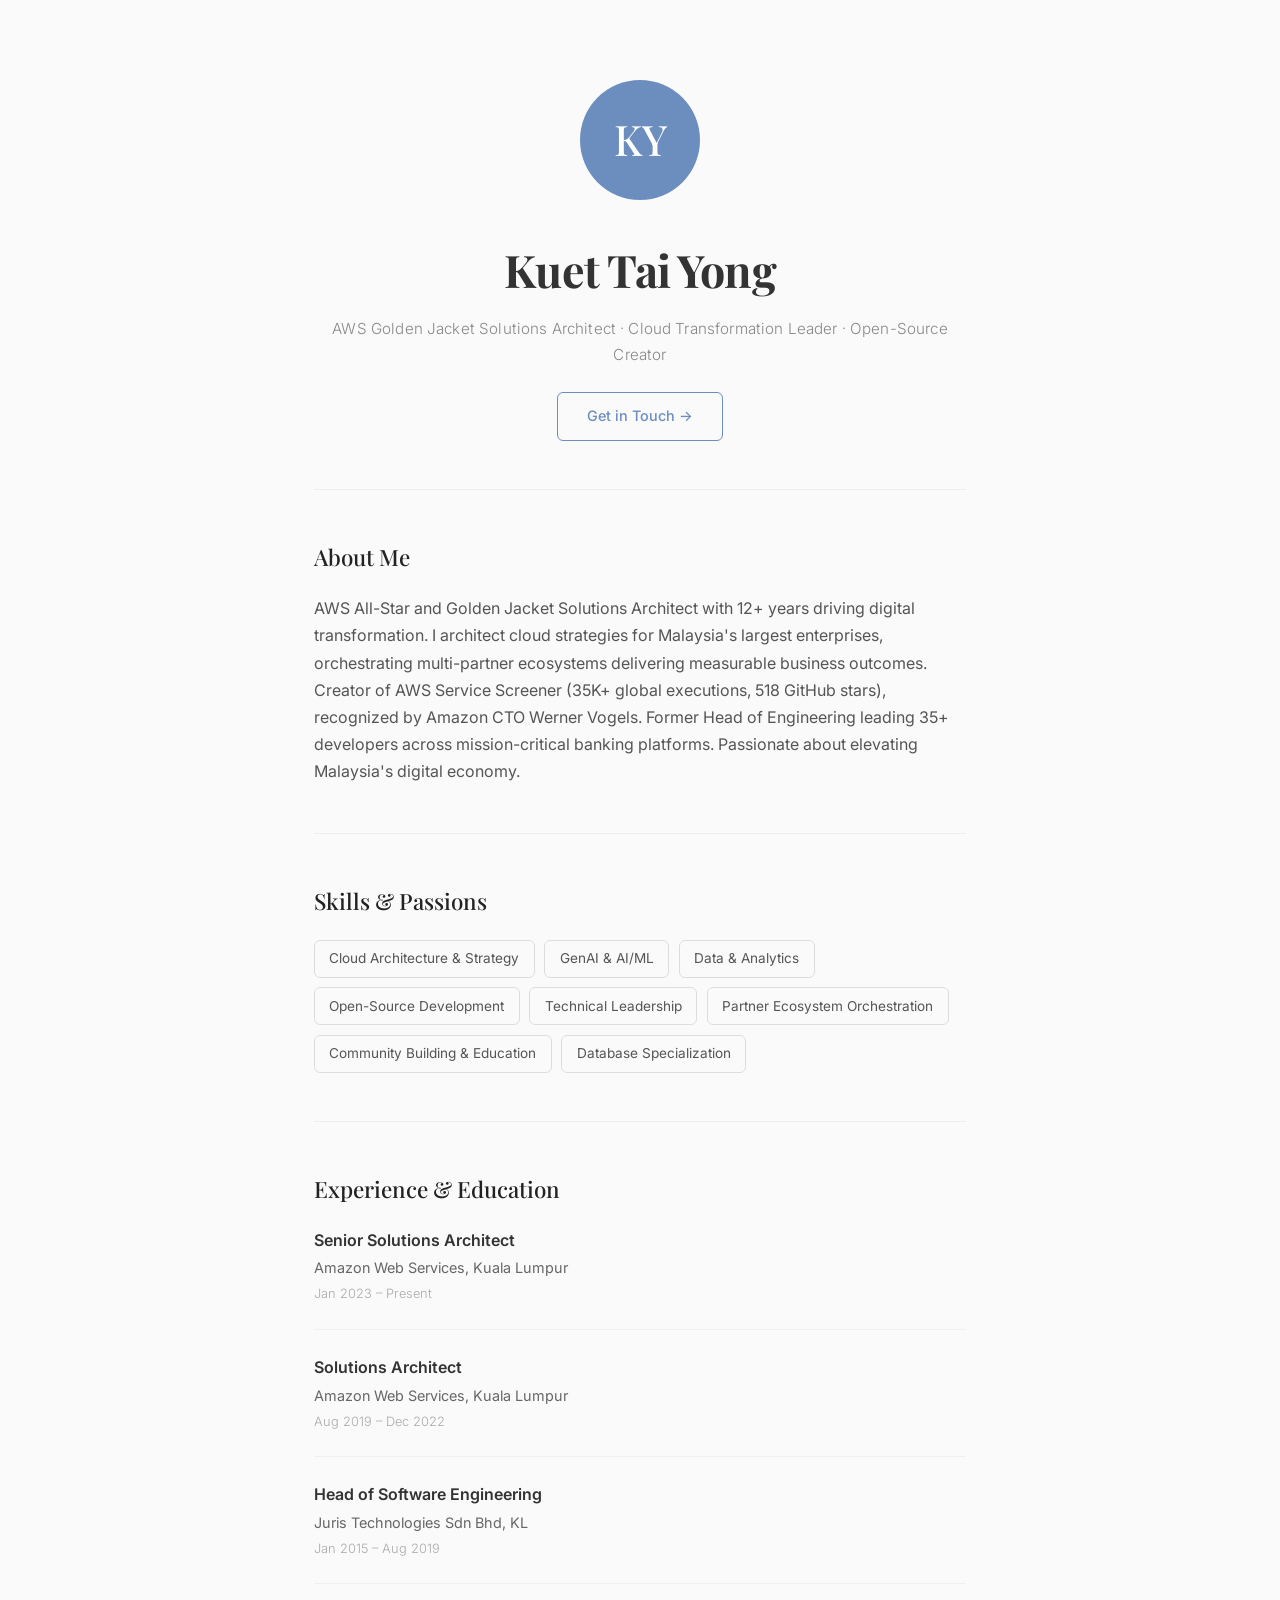
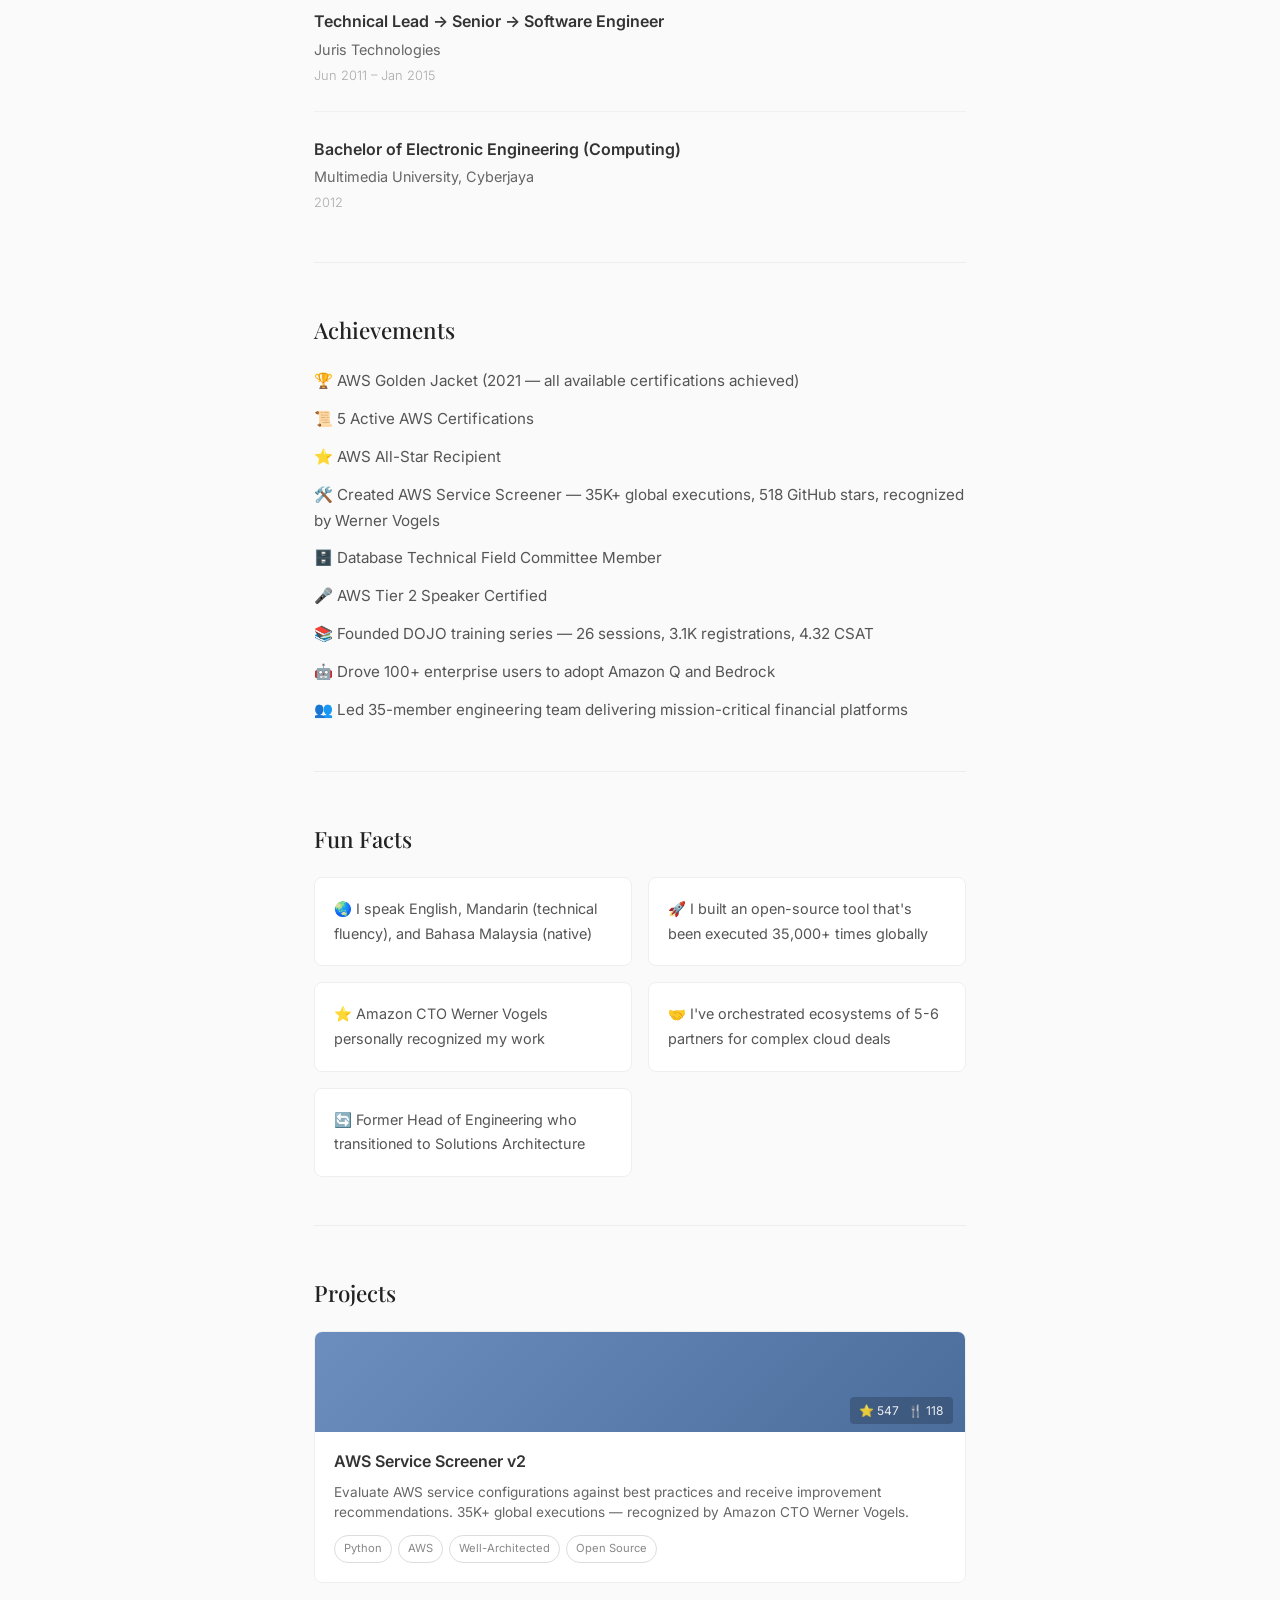
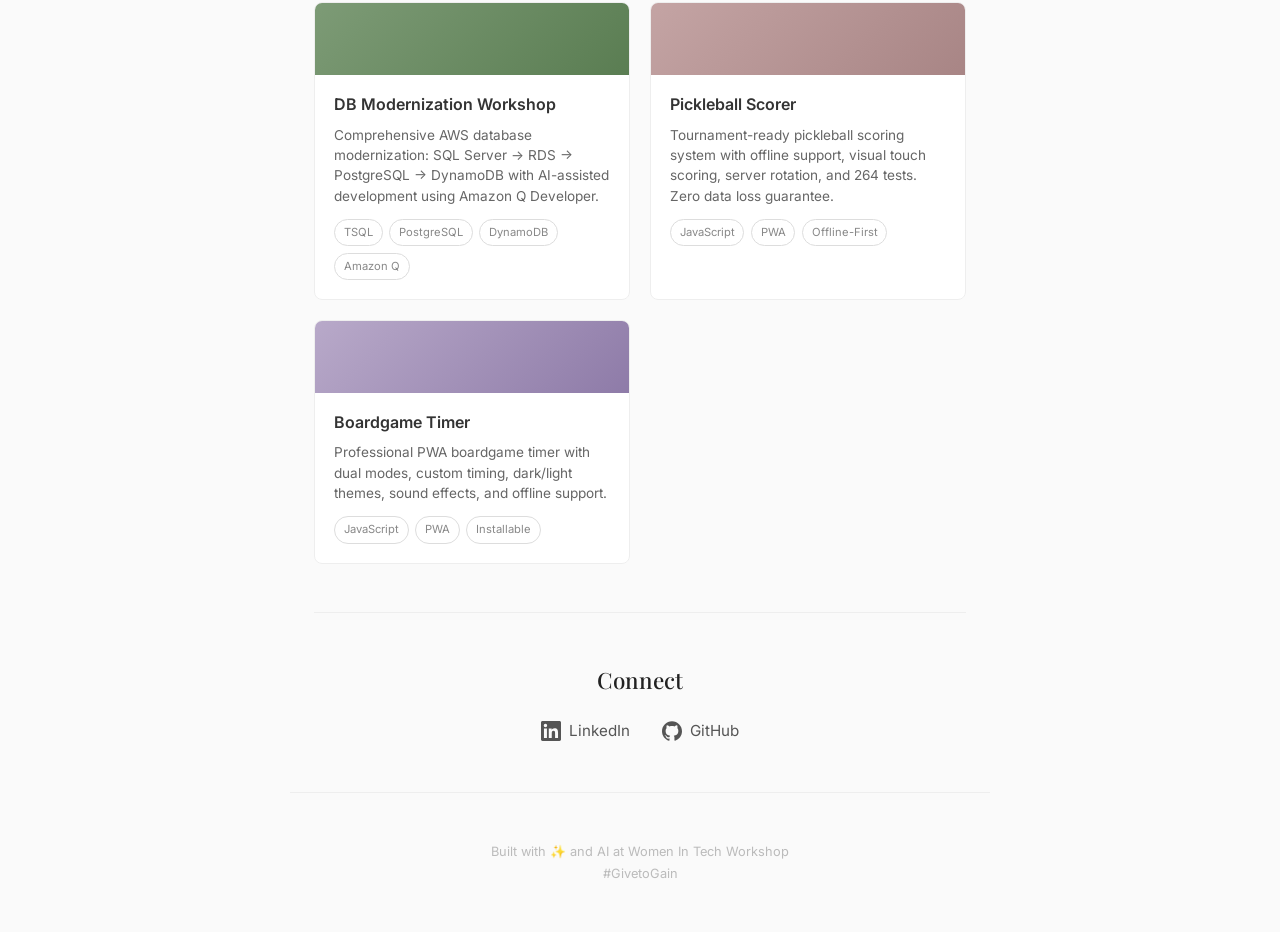
==== site1/index.html @ 78ee5a2e "Add 3 demo profile sites 🚀" ====
<!DOCTYPE html>
<html lang="en">
<head>
  <meta charset="UTF-8">
  <meta name="viewport" content="width=device-width, initial-scale=1.0">
  <title>Kuet Tai Yong — Solutions Architect</title>
  <link rel="stylesheet" href="style.css">
  <link rel="preconnect" href="https://fonts.googleapis.com">
  <link href="https://fonts.googleapis.com/css2?family=Inter:wght@300;400;500;600&family=Playfair+Display:wght@500;700&display=swap" rel="stylesheet">
</head>
<body>
  <main>

    <header class="hero section" style="animation-delay: 0s">
      <div class="avatar">
        <svg width="120" height="120" viewBox="0 0 120 120" role="img" aria-label="Initials KY">
          <circle cx="60" cy="60" r="60" fill="#6C8EBF"/>
          <text x="60" y="65" text-anchor="middle" dominant-baseline="middle" fill="#fff" font-family="'Playfair Display', serif" font-size="42" font-weight="500">KY</text>
        </svg>
      </div>
      <h1>Kuet Tai Yong</h1>
      <p class="tagline">AWS Golden Jacket Solutions Architect · Cloud Transformation Leader · Open-Source Creator</p>
      <a href="mailto:kt.xtrik@gmail.com" class="cta">Get in Touch →</a>
    </header>

    <section class="about section" style="animation-delay: 0.1s">
      <h2>About Me</h2>
      <p>AWS All-Star and Golden Jacket Solutions Architect with 12+ years driving digital transformation. I architect cloud strategies for Malaysia's largest enterprises, orchestrating multi-partner ecosystems delivering measurable business outcomes. Creator of AWS Service Screener (35K+ global executions, 518 GitHub stars), recognized by Amazon CTO Werner Vogels. Former Head of Engineering leading 35+ developers across mission-critical banking platforms. Passionate about elevating Malaysia's digital economy.</p>
    </section>

    <section class="skills section" style="animation-delay: 0.2s">
      <h2>Skills &amp; Passions</h2>
      <div class="tags">
        <span class="tag">Cloud Architecture &amp; Strategy</span>
        <span class="tag">GenAI &amp; AI/ML</span>
        <span class="tag">Data &amp; Analytics</span>
        <span class="tag">Open-Source Development</span>
        <span class="tag">Technical Leadership</span>
        <span class="tag">Partner Ecosystem Orchestration</span>
        <span class="tag">Community Building &amp; Education</span>
        <span class="tag">Database Specialization</span>
      </div>
    </section>

    <section class="experience section" style="animation-delay: 0.3s">
      <h2>Experience &amp; Education</h2>
      <div class="timeline">
        <div class="entry">
          <strong>Senior Solutions Architect</strong>
          <span>Amazon Web Services, Kuala Lumpur</span>
          <time>Jan 2023 – Present</time>
        </div>
        <div class="entry">
          <strong>Solutions Architect</strong>
          <span>Amazon Web Services, Kuala Lumpur</span>
          <time>Aug 2019 – Dec 2022</time>
        </div>
        <div class="entry">
          <strong>Head of Software Engineering</strong>
          <span>Juris Technologies Sdn Bhd, KL</span>
          <time>Jan 2015 – Aug 2019</time>
        </div>
        <div class="entry">
          <strong>Technical Lead → Senior → Software Engineer</strong>
          <span>Juris Technologies</span>
          <time>Jun 2011 – Jan 2015</time>
        </div>
        <div class="entry">
          <strong>Bachelor of Electronic Engineering (Computing)</strong>
          <span>Multimedia University, Cyberjaya</span>
          <time>2012</time>
        </div>
      </div>
    </section>

    <section class="achievements section" style="animation-delay: 0.4s">
      <h2>Achievements</h2>
      <ul>
        <li>🏆 AWS Golden Jacket (2021 — all available certifications achieved)</li>
        <li>📜 5 Active AWS Certifications</li>
        <li>⭐ AWS All-Star Recipient</li>
        <li>🛠️ Created AWS Service Screener — 35K+ global executions, 518 GitHub stars, recognized by Werner Vogels</li>
        <li>🗄️ Database Technical Field Committee Member</li>
        <li>🎤 AWS Tier 2 Speaker Certified</li>
        <li>📚 Founded DOJO training series — 26 sessions, 3.1K registrations, 4.32 CSAT</li>
        <li>🤖 Drove 100+ enterprise users to adopt Amazon Q and Bedrock</li>
        <li>👥 Led 35-member engineering team delivering mission-critical financial platforms</li>
      </ul>
    </section>

    <section class="funfacts section" style="animation-delay: 0.5s">
      <h2>Fun Facts</h2>
      <div class="facts-grid">
        <div class="fact-card">🌏 I speak English, Mandarin (technical fluency), and Bahasa Malaysia (native)</div>
        <div class="fact-card">🚀 I built an open-source tool that's been executed 35,000+ times globally</div>
        <div class="fact-card">⭐ Amazon CTO Werner Vogels personally recognized my work</div>
        <div class="fact-card">🤝 I've orchestrated ecosystems of 5-6 partners for complex cloud deals</div>
        <div class="fact-card">🔄 Former Head of Engineering who transitioned to Solutions Architecture</div>
      </div>
    </section>

    <section class="projects section" style="animation-delay: 0.55s">
      <h2>Projects</h2>
      <div class="projects-grid">

        <a href="https://github.com/aws-samples/service-screener-v2" target="_blank" rel="noopener" class="project-card featured">
          <div class="project-banner gradient-1">
            <span class="project-stats">⭐ 547 &nbsp; 🍴 118</span>
          </div>
          <div class="project-body">
            <h3>AWS Service Screener v2</h3>
            <p>Evaluate AWS service configurations against best practices and receive improvement recommendations. 35K+ global executions — recognized by Amazon CTO Werner Vogels.</p>
            <div class="project-tags">
              <span>Python</span><span>AWS</span><span>Well-Architected</span><span>Open Source</span>
            </div>
          </div>
        </a>

        <a href="https://github.com/kuettai/aws-modernize-workshop-db" target="_blank" rel="noopener" class="project-card">
          <div class="project-banner gradient-2"></div>
          <div class="project-body">
            <h3>DB Modernization Workshop</h3>
            <p>Comprehensive AWS database modernization: SQL Server → RDS → PostgreSQL → DynamoDB with AI-assisted development using Amazon Q Developer.</p>
            <div class="project-tags">
              <span>TSQL</span><span>PostgreSQL</span><span>DynamoDB</span><span>Amazon Q</span>
            </div>
          </div>
        </a>

        <a href="https://github.com/kuettai/pickle-frontend" target="_blank" rel="noopener" class="project-card">
          <div class="project-banner gradient-3"></div>
          <div class="project-body">
            <h3>Pickleball Scorer</h3>
            <p>Tournament-ready pickleball scoring system with offline support, visual touch scoring, server rotation, and 264 tests. Zero data loss guarantee.</p>
            <div class="project-tags">
              <span>JavaScript</span><span>PWA</span><span>Offline-First</span>
            </div>
          </div>
        </a>

        <a href="https://github.com/kuettai/boardgame-timer" target="_blank" rel="noopener" class="project-card">
          <div class="project-banner gradient-4"></div>
          <div class="project-body">
            <h3>Boardgame Timer</h3>
            <p>Professional PWA boardgame timer with dual modes, custom timing, dark/light themes, sound effects, and offline support.</p>
            <div class="project-tags">
              <span>JavaScript</span><span>PWA</span><span>Installable</span>
            </div>
          </div>
        </a>

      </div>
    </section>

    <section class="social section" style="animation-delay: 0.65s">
      <h2>Connect</h2>
      <div class="social-links">
        <a href="https://linkedin.com/in/kuettai" target="_blank" rel="noopener" aria-label="LinkedIn">
          <svg width="24" height="24" viewBox="0 0 24 24" fill="currentColor"><path d="M20.447 20.452h-3.554v-5.569c0-1.328-.027-3.037-1.852-3.037-1.853 0-2.136 1.445-2.136 2.939v5.667H9.351V9h3.414v1.561h.046c.477-.9 1.637-1.85 3.37-1.85 3.601 0 4.267 2.37 4.267 5.455v6.286zM5.337 7.433a2.062 2.062 0 01-2.063-2.065 2.064 2.064 0 112.063 2.065zm1.782 13.019H3.555V9h3.564v11.452zM22.225 0H1.771C.792 0 0 .774 0 1.729v20.542C0 23.227.792 24 1.771 24h20.451C23.2 24 24 23.227 24 22.271V1.729C24 .774 23.2 0 22.222 0h.003z"/></svg>
          LinkedIn
        </a>
        <a href="https://github.com/kuettai" target="_blank" rel="noopener" aria-label="GitHub">
          <svg width="24" height="24" viewBox="0 0 24 24" fill="currentColor"><path d="M12 .297c-6.63 0-12 5.373-12 12 0 5.303 3.438 9.8 8.205 11.385.6.113.82-.258.82-.577 0-.285-.01-1.04-.015-2.04-3.338.724-4.042-1.61-4.042-1.61C4.422 18.07 3.633 17.7 3.633 17.7c-1.087-.744.084-.729.084-.729 1.205.084 1.838 1.236 1.838 1.236 1.07 1.835 2.809 1.305 3.495.998.108-.776.417-1.305.76-1.605-2.665-.3-5.466-1.332-5.466-5.93 0-1.31.465-2.38 1.235-3.22-.135-.303-.54-1.523.105-3.176 0 0 1.005-.322 3.3 1.23.96-.267 1.98-.399 3-.405 1.02.006 2.04.138 3 .405 2.28-1.552 3.285-1.23 3.285-1.23.645 1.653.24 2.873.12 3.176.765.84 1.23 1.91 1.23 3.22 0 4.61-2.805 5.625-5.475 5.92.42.36.81 1.096.81 2.22 0 1.606-.015 2.896-.015 3.286 0 .315.21.69.825.57C20.565 22.092 24 17.592 24 12.297c0-6.627-5.373-12-12-12"/></svg>
          GitHub
        </a>
      </div>
    </section>

  </main>

  <footer class="section" style="animation-delay: 0.7s">
    <p>Built with ✨ and AI at Women In Tech Workshop</p>
    <p>#GivetoGain</p>
  </footer>
</body>
</html>
---- site1/style.css ----
/* ── Base ── */
*, *::before, *::after { box-sizing: border-box; margin: 0; padding: 0; }

body {
  font-family: 'Inter', sans-serif;
  color: #333;
  background: #fafafa;
  line-height: 1.7;
  -webkit-font-smoothing: antialiased;
}

main { max-width: 700px; margin: 0 auto; padding: 0 1.5rem; }

/* ── Typography ── */
h1 {
  font-family: 'Playfair Display', serif;
  font-size: 2.8rem;
  font-weight: 700;
  letter-spacing: -0.02em;
  margin-top: 1rem;
}

h2 {
  font-family: 'Playfair Display', serif;
  font-size: 1.4rem;
  font-weight: 500;
  margin-bottom: 1.2rem;
  color: #222;
}

p { color: #555; }

a { color: #6C8EBF; text-decoration: none; transition: color 0.3s ease; }
a:hover { color: #4a6d9c; }

/* ── Sections ── */
.section {
  padding: 3rem 0;
  border-top: 1px solid #eee;
}

.hero { border-top: none; text-align: center; padding: 5rem 0 3rem; }

/* ── Hero ── */
.avatar { margin-bottom: 1.5rem; }
.avatar svg { transition: transform 0.3s ease; }
.avatar svg:hover { transform: scale(1.03); }

.tagline {
  font-size: 0.95rem;
  font-weight: 300;
  color: #888;
  margin-top: 0.5rem;
  letter-spacing: 0.01em;
}

/* ── Skills Tags ── */
.tags { display: flex; flex-wrap: wrap; gap: 0.6rem; }

.tag {
  font-size: 0.85rem;
  padding: 0.4rem 0.9rem;
  border: 1px solid #ddd;
  border-radius: 6px;
  color: #555;
  transition: all 0.3s ease;
}

.tag:hover {
  transform: scale(1.05);
  border-color: #6C8EBF;
  color: #6C8EBF;
}

/* ── Experience Timeline ── */
.timeline { display: flex; flex-direction: column; gap: 1.5rem; }

.entry {
  display: flex;
  flex-direction: column;
  gap: 0.15rem;
  padding-bottom: 1.5rem;
  border-bottom: 1px solid #f0f0f0;
}

.entry:last-child { border-bottom: none; padding-bottom: 0; }
.entry strong { font-weight: 600; color: #333; }
.entry span { font-size: 0.9rem; color: #666; }
.entry time { font-size: 0.8rem; color: #aaa; font-weight: 300; }

/* ── Achievements ── */
.achievements ul {
  list-style: none;
  display: flex;
  flex-direction: column;
  gap: 0.75rem;
}

.achievements li { font-size: 0.95rem; color: #555; }

/* ── Fun Facts ── */
.facts-grid {
  display: grid;
  grid-template-columns: 1fr 1fr;
  gap: 1rem;
}

.fact-card {
  font-size: 0.9rem;
  color: #555;
  padding: 1.2rem;
  background: #fff;
  border: 1px solid #eee;
  border-radius: 8px;
  transition: transform 0.3s ease, box-shadow 0.3s ease;
}

.fact-card:hover {
  transform: translateY(-5px);
  box-shadow: 0 8px 24px rgba(0, 0, 0, 0.06);
}

/* ── Social Links ── */
.social-links {
  display: flex;
  gap: 2rem;
  justify-content: center;
}

.social-links a {
  display: flex;
  align-items: center;
  gap: 0.5rem;
  font-size: 0.95rem;
  color: #555;
  transition: all 0.3s ease;
}

.social-links a:hover {
  color: #6C8EBF;
  transform: scale(1.15);
}

.social-links svg { width: 20px; height: 20px; }

.social { text-align: center; }

/* ── CTA Button ── */
.cta {
  display: inline-block;
  margin-top: 1.5rem;
  padding: 0.7rem 1.8rem;
  border: 1px solid #6C8EBF;
  border-radius: 6px;
  font-size: 0.9rem;
  font-weight: 500;
  color: #6C8EBF;
  transition: all 0.3s ease;
}

.cta:hover {
  background: #6C8EBF;
  color: #fff;
  transform: translateY(-2px);
  box-shadow: 0 4px 12px rgba(108, 142, 191, 0.3);
}

/* ── Projects Gallery ── */
.projects-grid {
  display: grid;
  grid-template-columns: 1fr 1fr;
  gap: 1.2rem;
}

.project-card {
  display: flex;
  flex-direction: column;
  border: 1px solid #eee;
  border-radius: 8px;
  overflow: hidden;
  background: #fff;
  text-decoration: none;
  color: inherit;
  transition: transform 0.3s ease, box-shadow 0.3s ease;
}

.project-card:hover {
  transform: translateY(-5px);
  box-shadow: 0 12px 32px rgba(0, 0, 0, 0.08);
  color: inherit;
}

.project-card.featured { grid-column: 1 / -1; }
.project-card.featured .project-banner { height: 100px; }

.project-banner {
  height: 72px;
  position: relative;
}

.project-stats {
  position: absolute;
  bottom: 8px;
  right: 12px;
  font-size: 0.75rem;
  color: rgba(255,255,255,0.9);
  background: rgba(0,0,0,0.2);
  padding: 0.2rem 0.6rem;
  border-radius: 4px;
}

.gradient-1 { background: linear-gradient(135deg, #6C8EBF, #4a6d9c); }
.gradient-2 { background: linear-gradient(135deg, #7D9B76, #5a7d52); }
.gradient-3 { background: linear-gradient(135deg, #C4A4A4, #a88585); }
.gradient-4 { background: linear-gradient(135deg, #B8A9C9, #8e7ba8); }

.project-body { padding: 1rem 1.2rem 1.2rem; }
.project-body h3 { font-size: 1rem; font-weight: 600; margin-bottom: 0.4rem; color: #333; }
.project-body p { font-size: 0.85rem; color: #666; line-height: 1.5; margin-bottom: 0.8rem; }

.project-tags { display: flex; flex-wrap: wrap; gap: 0.4rem; }
.project-tags span {
  font-size: 0.7rem;
  padding: 0.2rem 0.55rem;
  border: 1px solid #ddd;
  border-radius: 20px;
  color: #888;
}

/* ── Footer ── */
footer {
  text-align: center;
  padding: 2rem 0;
  border-top: 1px solid #eee;
  max-width: 700px;
  margin: 0 auto;
}

footer p { font-size: 0.8rem; color: #bbb; }

/* ── Entrance Animations ── */
@keyframes fadeInUp {
  from { opacity: 0; transform: translateY(20px); }
  to   { opacity: 1; transform: translateY(0); }
}

.section {
  opacity: 0;
  animation: fadeInUp 0.6s ease forwards;
}

/* ── Floating avatar ── */
@keyframes float {
  0%, 100% { transform: translateY(0); }
  50%      { transform: translateY(-8px); }
}

.avatar svg { animation: float 3s ease-in-out infinite; }
.avatar svg:hover { animation-play-state: paused; transform: scale(1.03); }

/* ── Responsive ── */
@media (max-width: 600px) {
  h1 { font-size: 2rem; }
  .facts-grid { grid-template-columns: 1fr; }
  .projects-grid { grid-template-columns: 1fr; }
  .project-card.featured { grid-column: auto; }
  .hero { padding: 3rem 0 2rem; }
  .section { padding: 2rem 0; }
}

/* ── Reduced Motion ── */
@media (prefers-reduced-motion: reduce) {
  *, *::before, *::after {
    animation-duration: 0.01ms !important;
    animation-iteration-count: 1 !important;
    transition-duration: 0.01ms !important;
  }
}
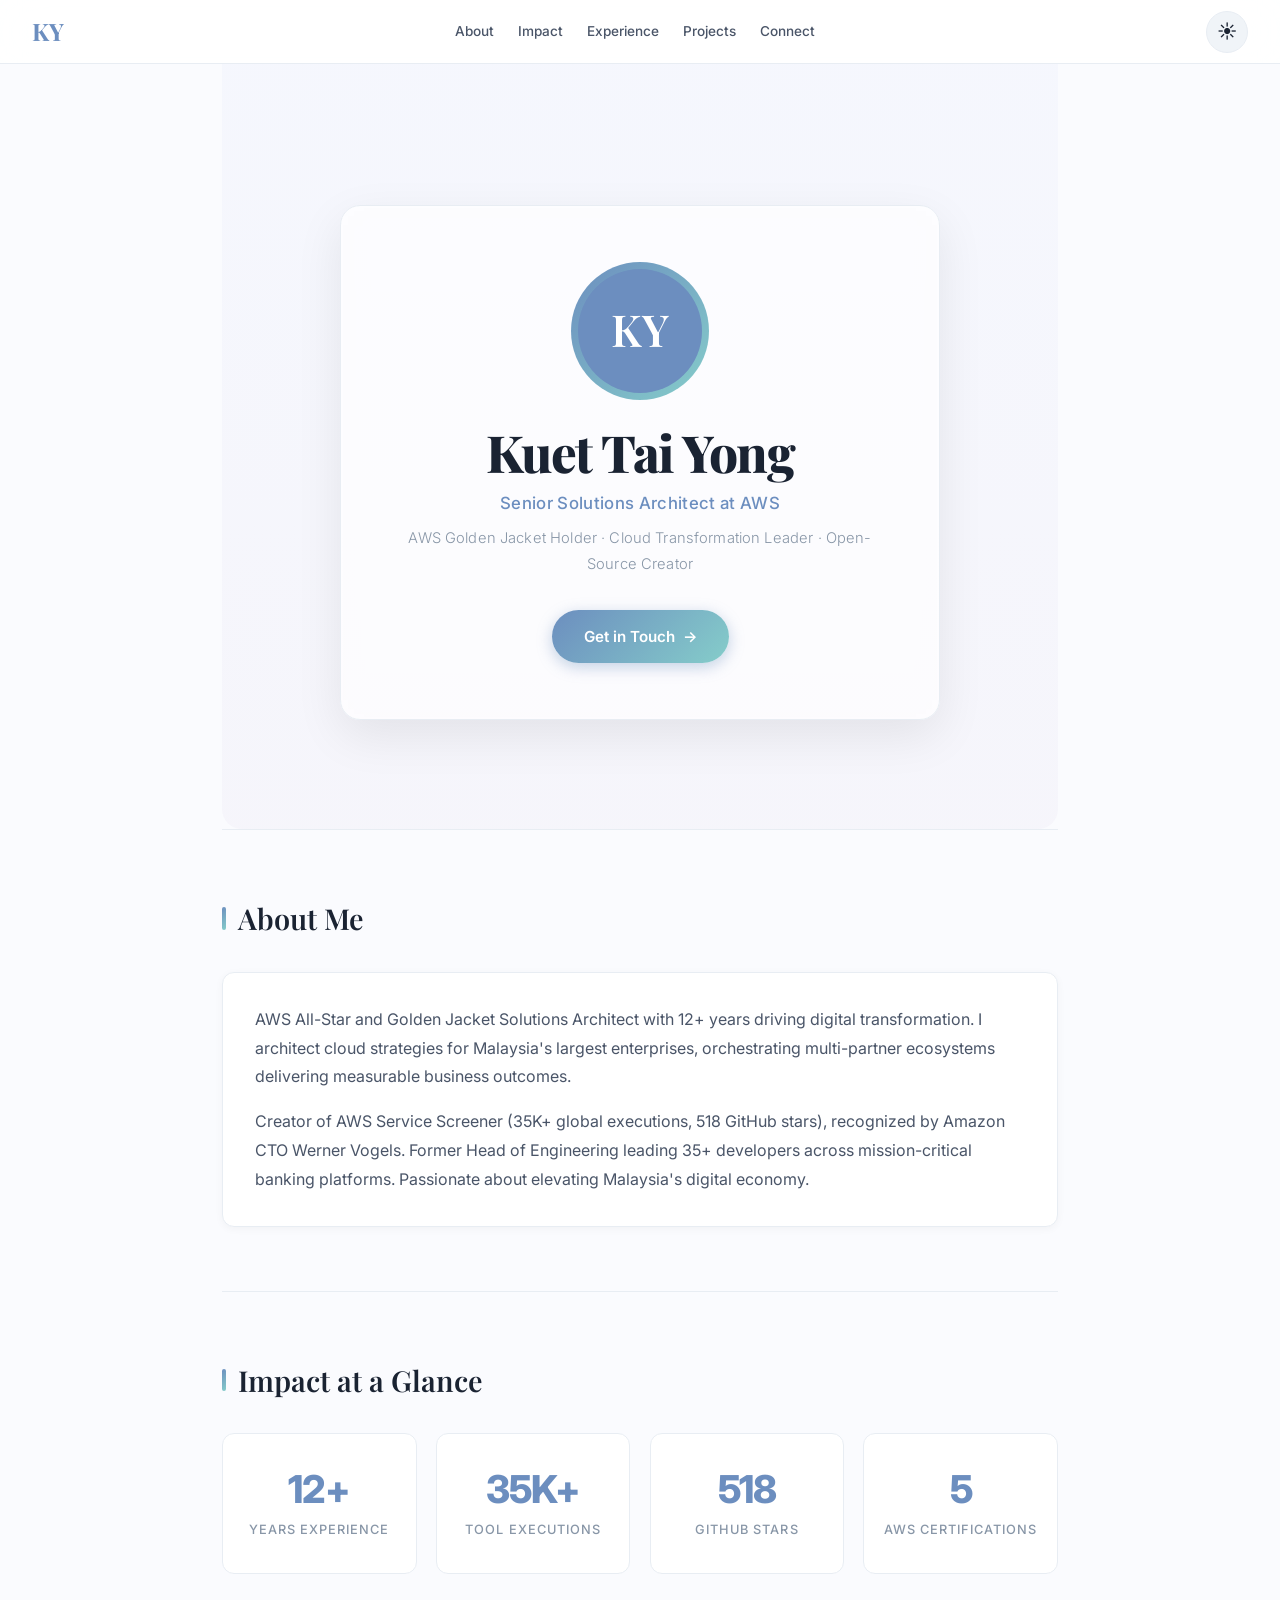
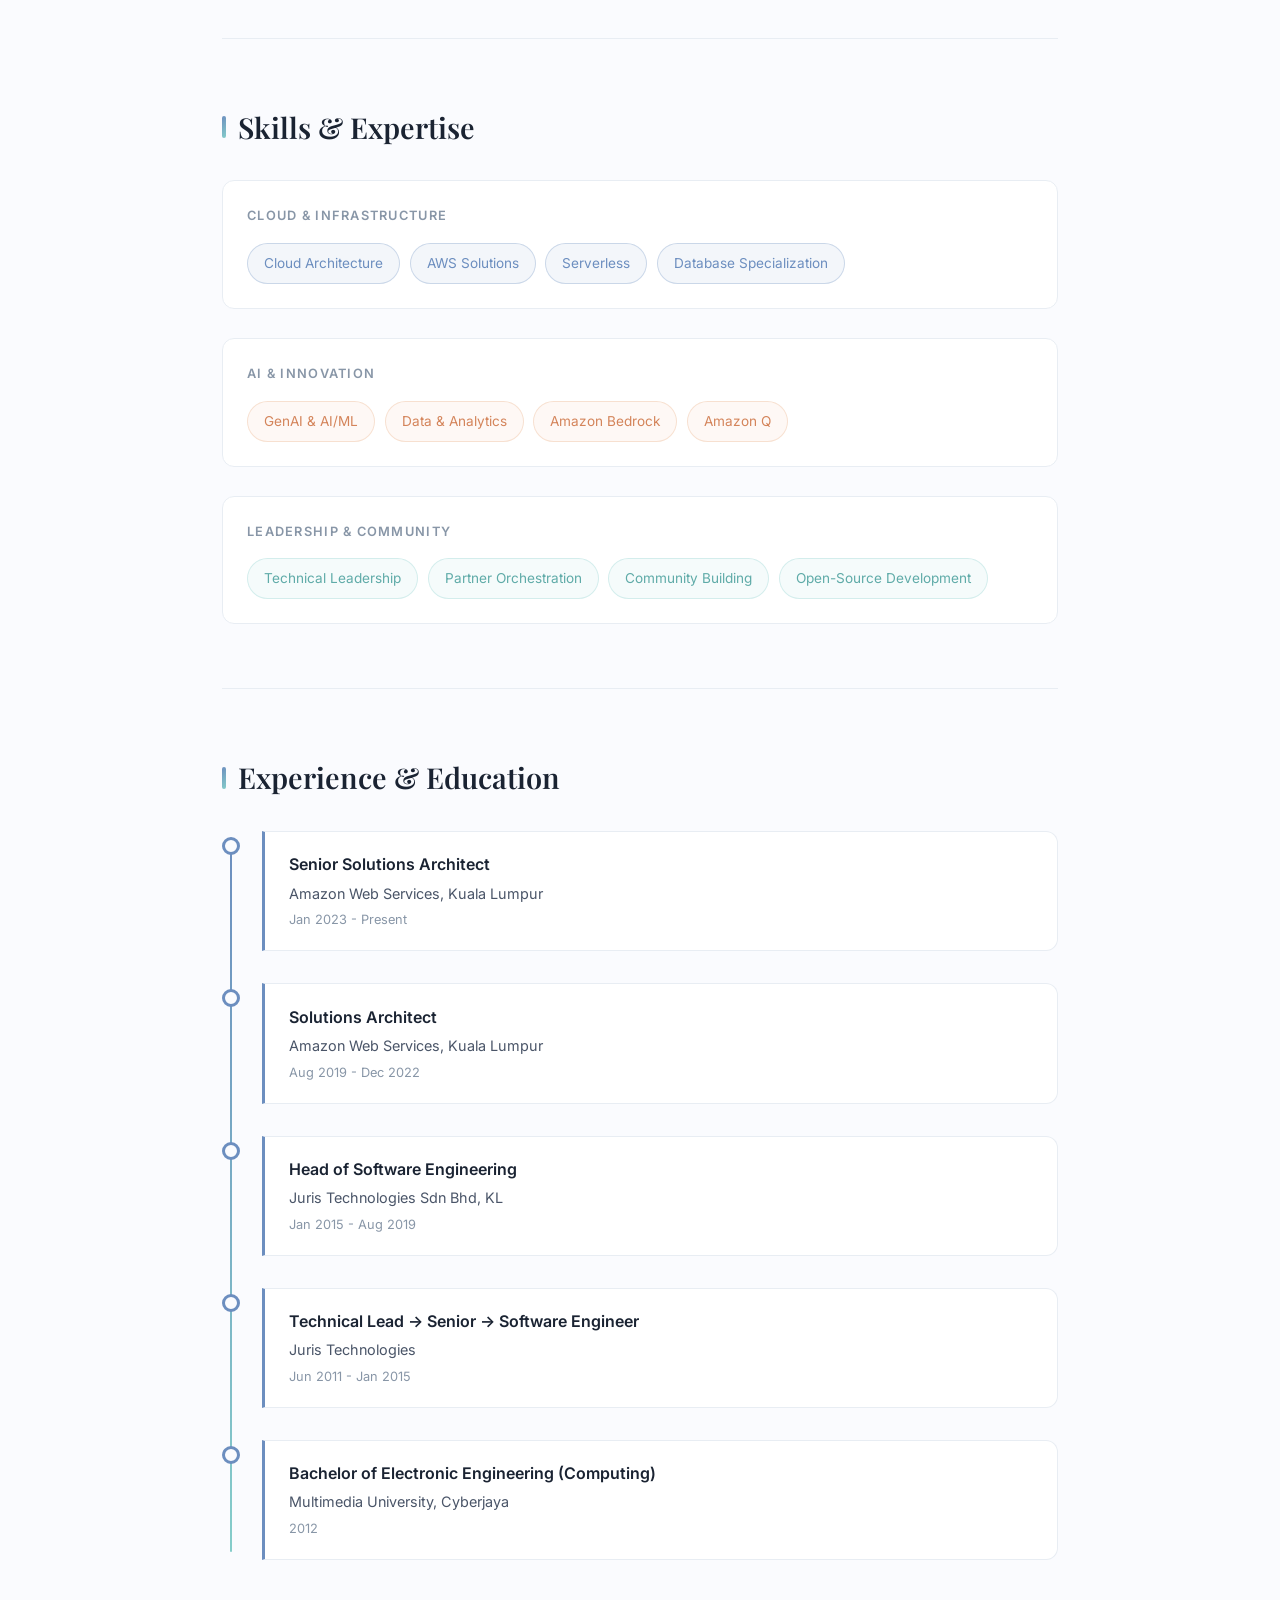
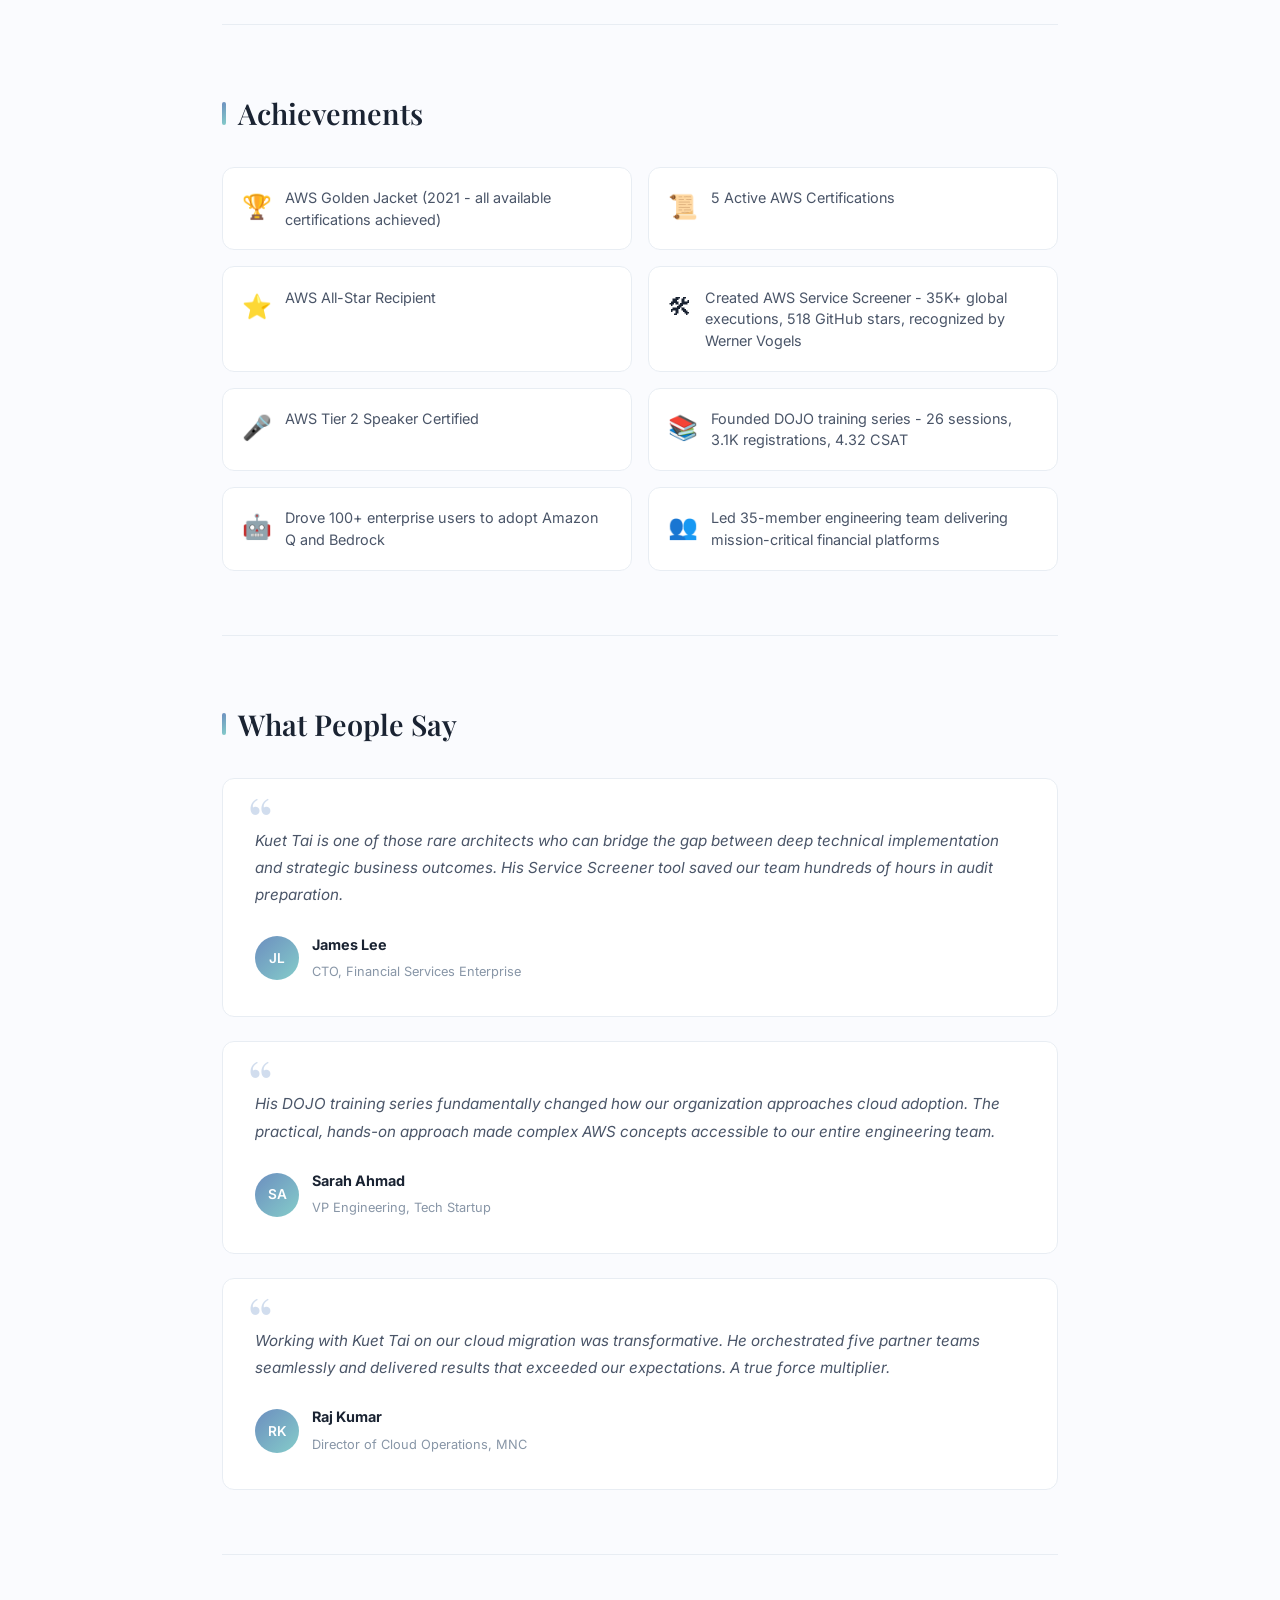
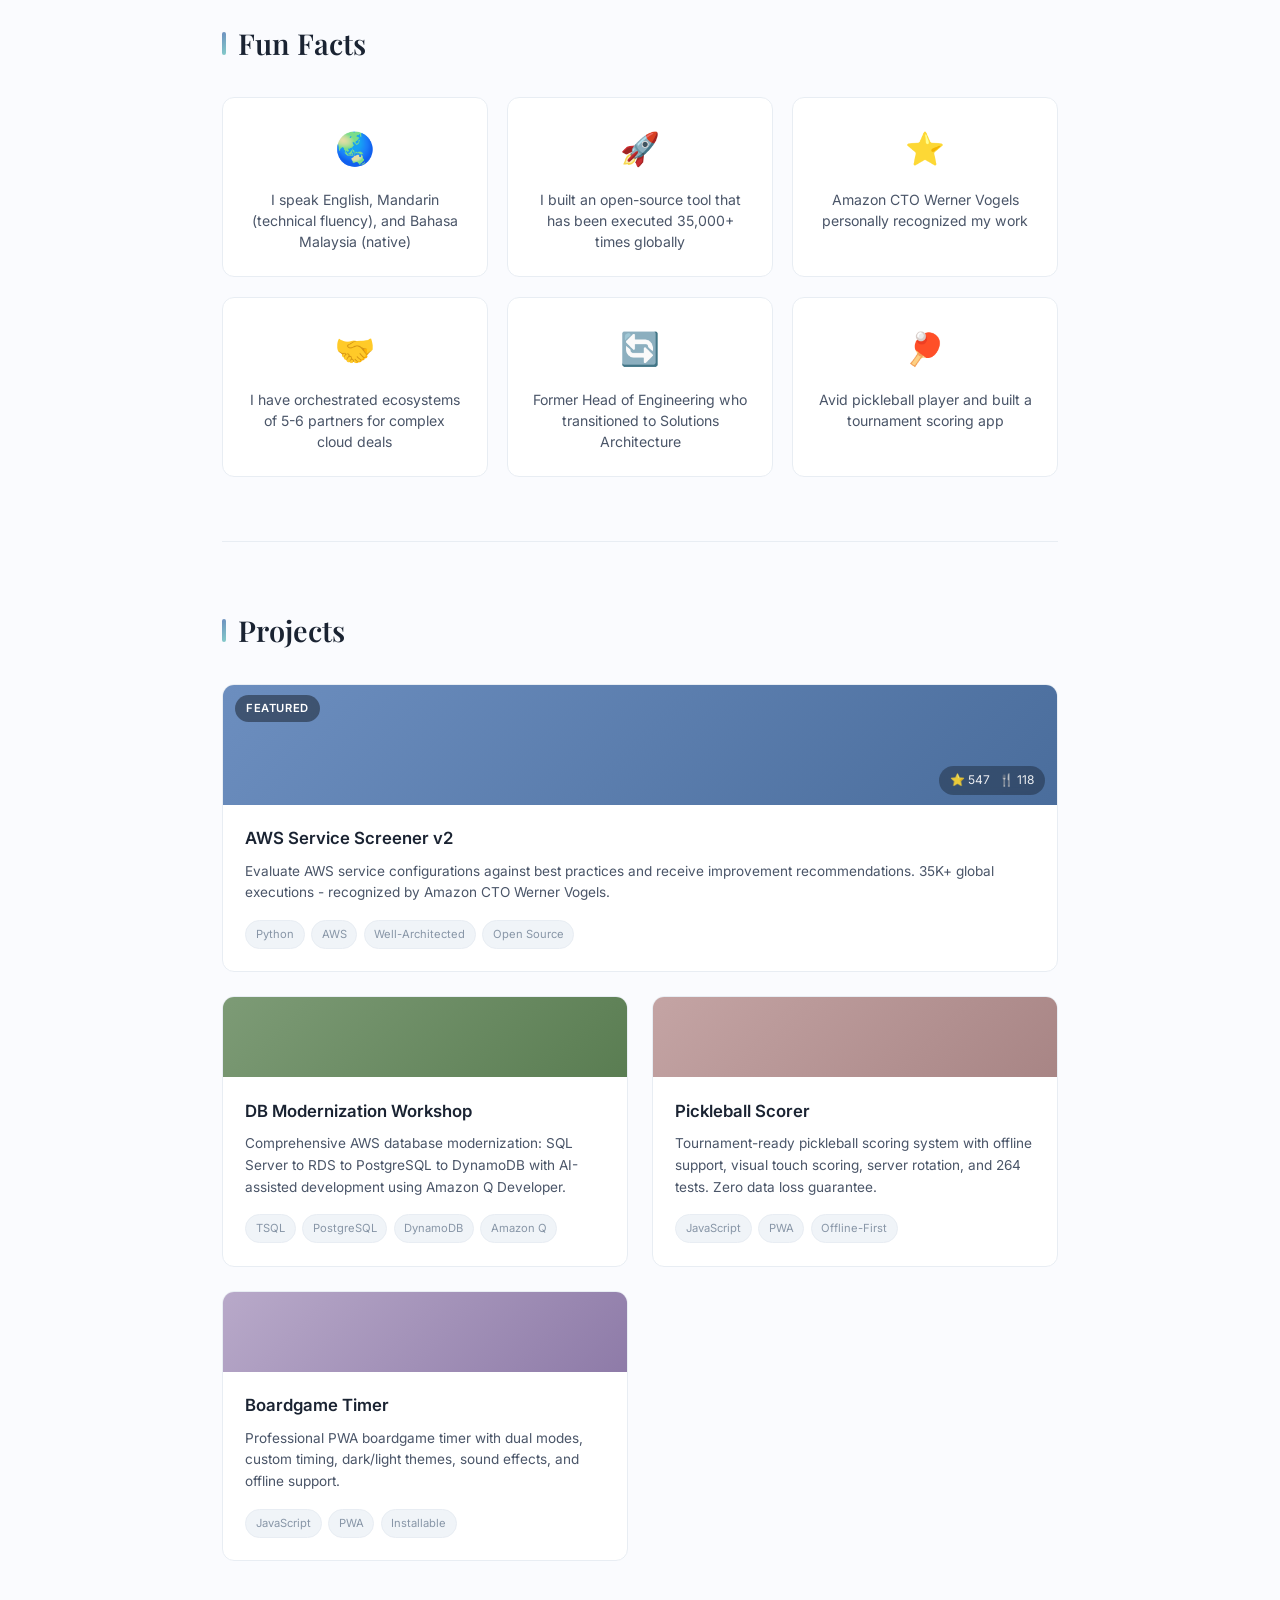
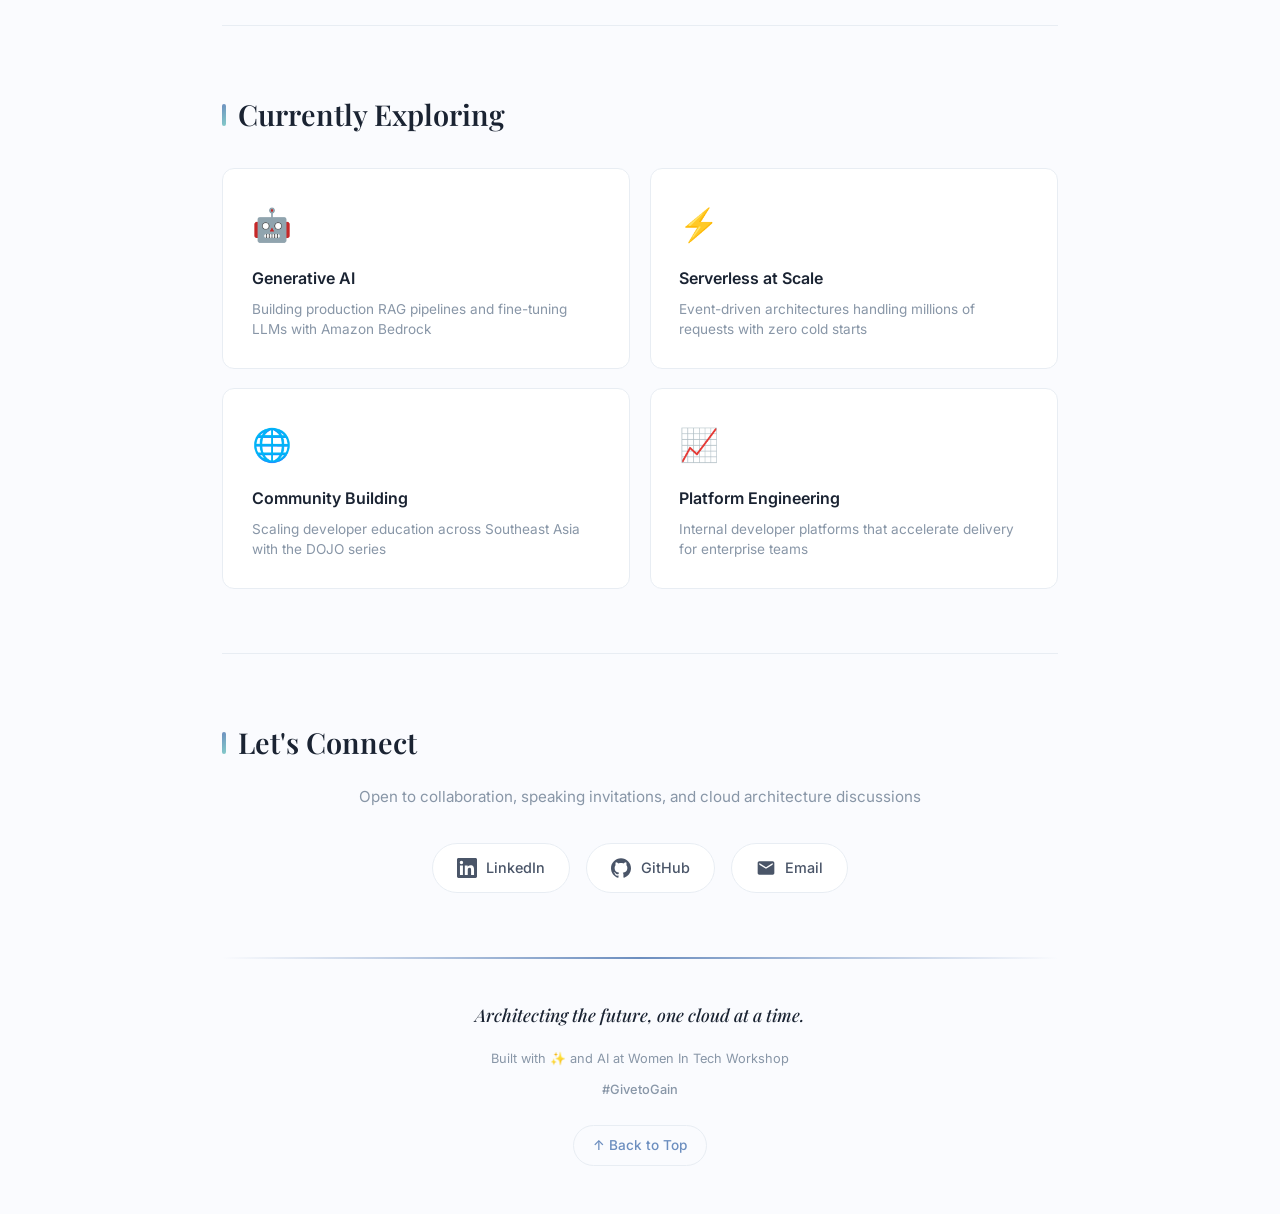
==== commit eb753db1: "feat: complete premium UI/UX overhaul of site1 profile page - Add CSS custom properties for rich the" ====
--- a/site1/index.html
+++ b/site1/index.html
@@ -6,110 +6,289 @@
   <title>Kuet Tai Yong — Solutions Architect</title>
   <link rel="stylesheet" href="style.css">
   <link rel="preconnect" href="https://fonts.googleapis.com">
-  <link href="https://fonts.googleapis.com/css2?family=Inter:wght@300;400;500;600&family=Playfair+Display:wght@500;700&display=swap" rel="stylesheet">
+  <link href="https://fonts.googleapis.com/css2?family=Inter:wght@300;400;500;600;700;800&family=Playfair+Display:wght@400;500;600;700;800&display=swap" rel="stylesheet">
 </head>
 <body>
+
+  <!-- Dark Mode Toggle (CSS-only checkbox hack) -->
+  <input type="checkbox" id="dark-mode-toggle" class="dark-mode-checkbox" aria-label="Toggle dark mode">
+
+  <!-- Sticky Navigation -->
+  <nav class="navbar">
+    <a href="#hero" class="nav-brand">KY</a>
+    <div class="nav-links">
+      <a href="#about">About</a>
+      <a href="#stats">Impact</a>
+      <a href="#experience">Experience</a>
+      <a href="#projects">Projects</a>
+      <a href="#connect">Connect</a>
+    </div>
+    <label for="dark-mode-toggle" class="dark-mode-label" aria-label="Toggle dark mode">
+      <span class="sun-icon">&#9728;</span>
+      <span class="moon-icon">&#9790;</span>
+    </label>
+  </nav>
+
   <main>
 
-    <header class="hero section" style="animation-delay: 0s">
-      <div class="avatar">
-        <svg width="120" height="120" viewBox="0 0 120 120" role="img" aria-label="Initials KY">
-          <circle cx="60" cy="60" r="60" fill="#6C8EBF"/>
-          <text x="60" y="65" text-anchor="middle" dominant-baseline="middle" fill="#fff" font-family="'Playfair Display', serif" font-size="42" font-weight="500">KY</text>
-        </svg>
-      </div>
-      <h1>Kuet Tai Yong</h1>
-      <p class="tagline">AWS Golden Jacket Solutions Architect · Cloud Transformation Leader · Open-Source Creator</p>
-      <a href="mailto:kt.xtrik@gmail.com" class="cta">Get in Touch →</a>
+    <!-- Hero Section -->
+    <header id="hero" class="hero section">
+      <div class="hero-bg-layer"></div>
+      <div class="hero-content">
+        <div class="avatar">
+          <div class="avatar-ring">
+            <svg width="130" height="130" viewBox="0 0 130 130" role="img" aria-label="Initials KY">
+              <circle cx="65" cy="65" r="62" fill="var(--primary)"/>
+              <text x="65" y="70" text-anchor="middle" dominant-baseline="middle" fill="#fff" font-family="'Playfair Display', serif" font-size="44" font-weight="600">KY</text>
+            </svg>
+          </div>
+        </div>
+        <h1>Kuet Tai Yong</h1>
+        <p class="subtitle">Senior Solutions Architect at AWS</p>
+        <p class="tagline">AWS Golden Jacket Holder &middot; Cloud Transformation Leader &middot; Open-Source Creator</p>
+        <a href="mailto:kt.xtrik@gmail.com" class="cta">
+          <span class="cta-text">Get in Touch</span>
+          <span class="cta-arrow">&rarr;</span>
+        </a>
+      </div>
     </header>
 
-    <section class="about section" style="animation-delay: 0.1s">
-      <h2>About Me</h2>
-      <p>AWS All-Star and Golden Jacket Solutions Architect with 12+ years driving digital transformation. I architect cloud strategies for Malaysia's largest enterprises, orchestrating multi-partner ecosystems delivering measurable business outcomes. Creator of AWS Service Screener (35K+ global executions, 518 GitHub stars), recognized by Amazon CTO Werner Vogels. Former Head of Engineering leading 35+ developers across mission-critical banking platforms. Passionate about elevating Malaysia's digital economy.</p>
-    </section>
-
-    <section class="skills section" style="animation-delay: 0.2s">
-      <h2>Skills &amp; Passions</h2>
-      <div class="tags">
-        <span class="tag">Cloud Architecture &amp; Strategy</span>
-        <span class="tag">GenAI &amp; AI/ML</span>
-        <span class="tag">Data &amp; Analytics</span>
-        <span class="tag">Open-Source Development</span>
-        <span class="tag">Technical Leadership</span>
-        <span class="tag">Partner Ecosystem Orchestration</span>
-        <span class="tag">Community Building &amp; Education</span>
-        <span class="tag">Database Specialization</span>
-      </div>
-    </section>
-
-    <section class="experience section" style="animation-delay: 0.3s">
-      <h2>Experience &amp; Education</h2>
+    <!-- About Section -->
+    <section id="about" class="about section">
+      <h2><span class="section-accent"></span>About Me</h2>
+      <div class="about-card">
+        <p>AWS All-Star and Golden Jacket Solutions Architect with 12+ years driving digital transformation. I architect cloud strategies for Malaysia's largest enterprises, orchestrating multi-partner ecosystems delivering measurable business outcomes.</p>
+        <p>Creator of AWS Service Screener (35K+ global executions, 518 GitHub stars), recognized by Amazon CTO Werner Vogels. Former Head of Engineering leading 35+ developers across mission-critical banking platforms. Passionate about elevating Malaysia's digital economy.</p>
+      </div>
+    </section>
+
+    <!-- Impact Stats Section -->
+    <section id="stats" class="stats section">
+      <h2><span class="section-accent"></span>Impact at a Glance</h2>
+      <div class="stats-grid">
+        <div class="stat-card">
+          <span class="stat-number">12+</span>
+          <span class="stat-label">Years Experience</span>
+        </div>
+        <div class="stat-card">
+          <span class="stat-number">35K+</span>
+          <span class="stat-label">Tool Executions</span>
+        </div>
+        <div class="stat-card">
+          <span class="stat-number">518</span>
+          <span class="stat-label">GitHub Stars</span>
+        </div>
+        <div class="stat-card">
+          <span class="stat-number">5</span>
+          <span class="stat-label">AWS Certifications</span>
+        </div>
+      </div>
+    </section>
+
+    <!-- Skills Section -->
+    <section class="skills section">
+      <h2><span class="section-accent"></span>Skills &amp; Expertise</h2>
+      <div class="skills-categories">
+        <div class="skill-category">
+          <h3 class="skill-category-title">Cloud &amp; Infrastructure</h3>
+          <div class="tags">
+            <span class="tag tag-primary">Cloud Architecture</span>
+            <span class="tag tag-primary">AWS Solutions</span>
+            <span class="tag tag-primary">Serverless</span>
+            <span class="tag tag-primary">Database Specialization</span>
+          </div>
+        </div>
+        <div class="skill-category">
+          <h3 class="skill-category-title">AI &amp; Innovation</h3>
+          <div class="tags">
+            <span class="tag tag-accent">GenAI &amp; AI/ML</span>
+            <span class="tag tag-accent">Data &amp; Analytics</span>
+            <span class="tag tag-accent">Amazon Bedrock</span>
+            <span class="tag tag-accent">Amazon Q</span>
+          </div>
+        </div>
+        <div class="skill-category">
+          <h3 class="skill-category-title">Leadership &amp; Community</h3>
+          <div class="tags">
+            <span class="tag tag-secondary">Technical Leadership</span>
+            <span class="tag tag-secondary">Partner Orchestration</span>
+            <span class="tag tag-secondary">Community Building</span>
+            <span class="tag tag-secondary">Open-Source Development</span>
+          </div>
+        </div>
+      </div>
+    </section>
+
+    <!-- Experience Section -->
+    <section id="experience" class="experience section">
+      <h2><span class="section-accent"></span>Experience &amp; Education</h2>
       <div class="timeline">
-        <div class="entry">
-          <strong>Senior Solutions Architect</strong>
-          <span>Amazon Web Services, Kuala Lumpur</span>
-          <time>Jan 2023 – Present</time>
-        </div>
-        <div class="entry">
-          <strong>Solutions Architect</strong>
-          <span>Amazon Web Services, Kuala Lumpur</span>
-          <time>Aug 2019 – Dec 2022</time>
-        </div>
-        <div class="entry">
-          <strong>Head of Software Engineering</strong>
-          <span>Juris Technologies Sdn Bhd, KL</span>
-          <time>Jan 2015 – Aug 2019</time>
-        </div>
-        <div class="entry">
-          <strong>Technical Lead → Senior → Software Engineer</strong>
-          <span>Juris Technologies</span>
-          <time>Jun 2011 – Jan 2015</time>
-        </div>
-        <div class="entry">
-          <strong>Bachelor of Electronic Engineering (Computing)</strong>
-          <span>Multimedia University, Cyberjaya</span>
-          <time>2012</time>
-        </div>
-      </div>
-    </section>
-
-    <section class="achievements section" style="animation-delay: 0.4s">
-      <h2>Achievements</h2>
-      <ul>
-        <li>🏆 AWS Golden Jacket (2021 — all available certifications achieved)</li>
-        <li>📜 5 Active AWS Certifications</li>
-        <li>⭐ AWS All-Star Recipient</li>
-        <li>🛠️ Created AWS Service Screener — 35K+ global executions, 518 GitHub stars, recognized by Werner Vogels</li>
-        <li>🗄️ Database Technical Field Committee Member</li>
-        <li>🎤 AWS Tier 2 Speaker Certified</li>
-        <li>📚 Founded DOJO training series — 26 sessions, 3.1K registrations, 4.32 CSAT</li>
-        <li>🤖 Drove 100+ enterprise users to adopt Amazon Q and Bedrock</li>
-        <li>👥 Led 35-member engineering team delivering mission-critical financial platforms</li>
-      </ul>
-    </section>
-
-    <section class="funfacts section" style="animation-delay: 0.5s">
-      <h2>Fun Facts</h2>
+        <div class="timeline-item">
+          <div class="timeline-dot"></div>
+          <div class="timeline-card">
+            <strong>Senior Solutions Architect</strong>
+            <span class="timeline-company">Amazon Web Services, Kuala Lumpur</span>
+            <time>Jan 2023 - Present</time>
+          </div>
+        </div>
+        <div class="timeline-item">
+          <div class="timeline-dot"></div>
+          <div class="timeline-card">
+            <strong>Solutions Architect</strong>
+            <span class="timeline-company">Amazon Web Services, Kuala Lumpur</span>
+            <time>Aug 2019 - Dec 2022</time>
+          </div>
+        </div>
+        <div class="timeline-item">
+          <div class="timeline-dot"></div>
+          <div class="timeline-card">
+            <strong>Head of Software Engineering</strong>
+            <span class="timeline-company">Juris Technologies Sdn Bhd, KL</span>
+            <time>Jan 2015 - Aug 2019</time>
+          </div>
+        </div>
+        <div class="timeline-item">
+          <div class="timeline-dot"></div>
+          <div class="timeline-card">
+            <strong>Technical Lead &rarr; Senior &rarr; Software Engineer</strong>
+            <span class="timeline-company">Juris Technologies</span>
+            <time>Jun 2011 - Jan 2015</time>
+          </div>
+        </div>
+        <div class="timeline-item">
+          <div class="timeline-dot"></div>
+          <div class="timeline-card">
+            <strong>Bachelor of Electronic Engineering (Computing)</strong>
+            <span class="timeline-company">Multimedia University, Cyberjaya</span>
+            <time>2012</time>
+          </div>
+        </div>
+      </div>
+    </section>
+
+    <!-- Achievements Section -->
+    <section class="achievements section">
+      <h2><span class="section-accent"></span>Achievements</h2>
+      <div class="achievements-grid">
+        <div class="achievement-card">
+          <span class="achievement-icon">&#127942;</span>
+          <p>AWS Golden Jacket (2021 - all available certifications achieved)</p>
+        </div>
+        <div class="achievement-card">
+          <span class="achievement-icon">&#128220;</span>
+          <p>5 Active AWS Certifications</p>
+        </div>
+        <div class="achievement-card">
+          <span class="achievement-icon">&#11088;</span>
+          <p>AWS All-Star Recipient</p>
+        </div>
+        <div class="achievement-card">
+          <span class="achievement-icon">&#128736;</span>
+          <p>Created AWS Service Screener - 35K+ global executions, 518 GitHub stars, recognized by Werner Vogels</p>
+        </div>
+        <div class="achievement-card">
+          <span class="achievement-icon">&#127908;</span>
+          <p>AWS Tier 2 Speaker Certified</p>
+        </div>
+        <div class="achievement-card">
+          <span class="achievement-icon">&#128218;</span>
+          <p>Founded DOJO training series - 26 sessions, 3.1K registrations, 4.32 CSAT</p>
+        </div>
+        <div class="achievement-card">
+          <span class="achievement-icon">&#129302;</span>
+          <p>Drove 100+ enterprise users to adopt Amazon Q and Bedrock</p>
+        </div>
+        <div class="achievement-card">
+          <span class="achievement-icon">&#128101;</span>
+          <p>Led 35-member engineering team delivering mission-critical financial platforms</p>
+        </div>
+      </div>
+    </section>
+
+    <!-- Testimonials Section -->
+    <section class="testimonials section">
+      <h2><span class="section-accent"></span>What People Say</h2>
+      <div class="testimonials-grid">
+        <div class="testimonial-card">
+          <div class="testimonial-quote">&ldquo;</div>
+          <p class="testimonial-text">Kuet Tai is one of those rare architects who can bridge the gap between deep technical implementation and strategic business outcomes. His Service Screener tool saved our team hundreds of hours in audit preparation.</p>
+          <div class="testimonial-author">
+            <div class="testimonial-avatar">JL</div>
+            <div>
+              <strong>James Lee</strong>
+              <span>CTO, Financial Services Enterprise</span>
+            </div>
+          </div>
+        </div>
+        <div class="testimonial-card">
+          <div class="testimonial-quote">&ldquo;</div>
+          <p class="testimonial-text">His DOJO training series fundamentally changed how our organization approaches cloud adoption. The practical, hands-on approach made complex AWS concepts accessible to our entire engineering team.</p>
+          <div class="testimonial-author">
+            <div class="testimonial-avatar">SA</div>
+            <div>
+              <strong>Sarah Ahmad</strong>
+              <span>VP Engineering, Tech Startup</span>
+            </div>
+          </div>
+        </div>
+        <div class="testimonial-card">
+          <div class="testimonial-quote">&ldquo;</div>
+          <p class="testimonial-text">Working with Kuet Tai on our cloud migration was transformative. He orchestrated five partner teams seamlessly and delivered results that exceeded our expectations. A true force multiplier.</p>
+          <div class="testimonial-author">
+            <div class="testimonial-avatar">RK</div>
+            <div>
+              <strong>Raj Kumar</strong>
+              <span>Director of Cloud Operations, MNC</span>
+            </div>
+          </div>
+        </div>
+      </div>
+    </section>
+
+    <!-- Fun Facts Section -->
+    <section class="funfacts section">
+      <h2><span class="section-accent"></span>Fun Facts</h2>
       <div class="facts-grid">
-        <div class="fact-card">🌏 I speak English, Mandarin (technical fluency), and Bahasa Malaysia (native)</div>
-        <div class="fact-card">🚀 I built an open-source tool that's been executed 35,000+ times globally</div>
-        <div class="fact-card">⭐ Amazon CTO Werner Vogels personally recognized my work</div>
-        <div class="fact-card">🤝 I've orchestrated ecosystems of 5-6 partners for complex cloud deals</div>
-        <div class="fact-card">🔄 Former Head of Engineering who transitioned to Solutions Architecture</div>
-      </div>
-    </section>
-
-    <section class="projects section" style="animation-delay: 0.55s">
-      <h2>Projects</h2>
+        <div class="fact-card">
+          <span class="fact-emoji">&#127759;</span>
+          <p>I speak English, Mandarin (technical fluency), and Bahasa Malaysia (native)</p>
+        </div>
+        <div class="fact-card">
+          <span class="fact-emoji">&#128640;</span>
+          <p>I built an open-source tool that has been executed 35,000+ times globally</p>
+        </div>
+        <div class="fact-card">
+          <span class="fact-emoji">&#11088;</span>
+          <p>Amazon CTO Werner Vogels personally recognized my work</p>
+        </div>
+        <div class="fact-card">
+          <span class="fact-emoji">&#129309;</span>
+          <p>I have orchestrated ecosystems of 5-6 partners for complex cloud deals</p>
+        </div>
+        <div class="fact-card">
+          <span class="fact-emoji">&#128260;</span>
+          <p>Former Head of Engineering who transitioned to Solutions Architecture</p>
+        </div>
+        <div class="fact-card">
+          <span class="fact-emoji">&#127955;</span>
+          <p>Avid pickleball player and built a tournament scoring app</p>
+        </div>
+      </div>
+    </section>
+
+    <!-- Projects Section -->
+    <section id="projects" class="projects section">
+      <h2><span class="section-accent"></span>Projects</h2>
       <div class="projects-grid">
 
         <a href="https://github.com/aws-samples/service-screener-v2" target="_blank" rel="noopener" class="project-card featured">
           <div class="project-banner gradient-1">
-            <span class="project-stats">⭐ 547 &nbsp; 🍴 118</span>
+            <span class="project-badge">Featured</span>
+            <span class="project-stats">&#11088; 547 &nbsp; &#127860; 118</span>
           </div>
           <div class="project-body">
             <h3>AWS Service Screener v2</h3>
-            <p>Evaluate AWS service configurations against best practices and receive improvement recommendations. 35K+ global executions — recognized by Amazon CTO Werner Vogels.</p>
+            <p>Evaluate AWS service configurations against best practices and receive improvement recommendations. 35K+ global executions - recognized by Amazon CTO Werner Vogels.</p>
             <div class="project-tags">
               <span>Python</span><span>AWS</span><span>Well-Architected</span><span>Open Source</span>
             </div>
@@ -120,7 +299,7 @@
           <div class="project-banner gradient-2"></div>
           <div class="project-body">
             <h3>DB Modernization Workshop</h3>
-            <p>Comprehensive AWS database modernization: SQL Server → RDS → PostgreSQL → DynamoDB with AI-assisted development using Amazon Q Developer.</p>
+            <p>Comprehensive AWS database modernization: SQL Server to RDS to PostgreSQL to DynamoDB with AI-assisted development using Amazon Q Developer.</p>
             <div class="project-tags">
               <span>TSQL</span><span>PostgreSQL</span><span>DynamoDB</span><span>Amazon Q</span>
             </div>
@@ -152,25 +331,65 @@
       </div>
     </section>
 
-    <section class="social section" style="animation-delay: 0.65s">
-      <h2>Connect</h2>
+    <!-- Currently Learning Section -->
+    <section class="learning section">
+      <h2><span class="section-accent"></span>Currently Exploring</h2>
+      <div class="learning-grid">
+        <div class="learning-card">
+          <span class="learning-icon">&#129302;</span>
+          <h3>Generative AI</h3>
+          <p>Building production RAG pipelines and fine-tuning LLMs with Amazon Bedrock</p>
+        </div>
+        <div class="learning-card">
+          <span class="learning-icon">&#9889;</span>
+          <h3>Serverless at Scale</h3>
+          <p>Event-driven architectures handling millions of requests with zero cold starts</p>
+        </div>
+        <div class="learning-card">
+          <span class="learning-icon">&#127760;</span>
+          <h3>Community Building</h3>
+          <p>Scaling developer education across Southeast Asia with the DOJO series</p>
+        </div>
+        <div class="learning-card">
+          <span class="learning-icon">&#128200;</span>
+          <h3>Platform Engineering</h3>
+          <p>Internal developer platforms that accelerate delivery for enterprise teams</p>
+        </div>
+      </div>
+    </section>
+
+    <!-- Connect Section -->
+    <section id="connect" class="social section">
+      <h2><span class="section-accent"></span>Let's Connect</h2>
+      <p class="connect-subtitle">Open to collaboration, speaking invitations, and cloud architecture discussions</p>
       <div class="social-links">
-        <a href="https://linkedin.com/in/kuettai" target="_blank" rel="noopener" aria-label="LinkedIn">
-          <svg width="24" height="24" viewBox="0 0 24 24" fill="currentColor"><path d="M20.447 20.452h-3.554v-5.569c0-1.328-.027-3.037-1.852-3.037-1.853 0-2.136 1.445-2.136 2.939v5.667H9.351V9h3.414v1.561h.046c.477-.9 1.637-1.85 3.37-1.85 3.601 0 4.267 2.37 4.267 5.455v6.286zM5.337 7.433a2.062 2.062 0 01-2.063-2.065 2.064 2.064 0 112.063 2.065zm1.782 13.019H3.555V9h3.564v11.452zM22.225 0H1.771C.792 0 0 .774 0 1.729v20.542C0 23.227.792 24 1.771 24h20.451C23.2 24 24 23.227 24 22.271V1.729C24 .774 23.2 0 22.222 0h.003z"/></svg>
-          LinkedIn
-        </a>
-        <a href="https://github.com/kuettai" target="_blank" rel="noopener" aria-label="GitHub">
-          <svg width="24" height="24" viewBox="0 0 24 24" fill="currentColor"><path d="M12 .297c-6.63 0-12 5.373-12 12 0 5.303 3.438 9.8 8.205 11.385.6.113.82-.258.82-.577 0-.285-.01-1.04-.015-2.04-3.338.724-4.042-1.61-4.042-1.61C4.422 18.07 3.633 17.7 3.633 17.7c-1.087-.744.084-.729.084-.729 1.205.084 1.838 1.236 1.838 1.236 1.07 1.835 2.809 1.305 3.495.998.108-.776.417-1.305.76-1.605-2.665-.3-5.466-1.332-5.466-5.93 0-1.31.465-2.38 1.235-3.22-.135-.303-.54-1.523.105-3.176 0 0 1.005-.322 3.3 1.23.96-.267 1.98-.399 3-.405 1.02.006 2.04.138 3 .405 2.28-1.552 3.285-1.23 3.285-1.23.645 1.653.24 2.873.12 3.176.765.84 1.23 1.91 1.23 3.22 0 4.61-2.805 5.625-5.475 5.92.42.36.81 1.096.81 2.22 0 1.606-.015 2.896-.015 3.286 0 .315.21.69.825.57C20.565 22.092 24 17.592 24 12.297c0-6.627-5.373-12-12-12"/></svg>
-          GitHub
+        <a href="https://linkedin.com/in/kuettai" target="_blank" rel="noopener" class="social-btn linkedin" aria-label="LinkedIn">
+          <svg width="22" height="22" viewBox="0 0 24 24" fill="currentColor"><path d="M20.447 20.452h-3.554v-5.569c0-1.328-.027-3.037-1.852-3.037-1.853 0-2.136 1.445-2.136 2.939v5.667H9.351V9h3.414v1.561h.046c.477-.9 1.637-1.85 3.37-1.85 3.601 0 4.267 2.37 4.267 5.455v6.286zM5.337 7.433a2.062 2.062 0 01-2.063-2.065 2.064 2.064 0 112.063 2.065zm1.782 13.019H3.555V9h3.564v11.452zM22.225 0H1.771C.792 0 0 .774 0 1.729v20.542C0 23.227.792 24 1.771 24h20.451C23.2 24 24 23.227 24 22.271V1.729C24 .774 23.2 0 22.222 0h.003z"/></svg>
+          <span>LinkedIn</span>
+        </a>
+        <a href="https://github.com/kuettai" target="_blank" rel="noopener" class="social-btn github" aria-label="GitHub">
+          <svg width="22" height="22" viewBox="0 0 24 24" fill="currentColor"><path d="M12 .297c-6.63 0-12 5.373-12 12 0 5.303 3.438 9.8 8.205 11.385.6.113.82-.258.82-.577 0-.285-.01-1.04-.015-2.04-3.338.724-4.042-1.61-4.042-1.61C4.422 18.07 3.633 17.7 3.633 17.7c-1.087-.744.084-.729.084-.729 1.205.084 1.838 1.236 1.838 1.236 1.07 1.835 2.809 1.305 3.495.998.108-.776.417-1.305.76-1.605-2.665-.3-5.466-1.332-5.466-5.93 0-1.31.465-2.38 1.235-3.22-.135-.303-.54-1.523.105-3.176 0 0 1.005-.322 3.3 1.23.96-.267 1.98-.399 3-.405 1.02.006 2.04.138 3 .405 2.28-1.552 3.285-1.23 3.285-1.23.645 1.653.24 2.873.12 3.176.765.84 1.23 1.91 1.23 3.22 0 4.61-2.805 5.625-5.475 5.92.42.36.81 1.096.81 2.22 0 1.606-.015 2.896-.015 3.286 0 .315.21.69.825.57C20.565 22.092 24 17.592 24 12.297c0-6.627-5.373-12-12-12"/></svg>
+          <span>GitHub</span>
+        </a>
+        <a href="mailto:kt.xtrik@gmail.com" class="social-btn email" aria-label="Email">
+          <svg width="22" height="22" viewBox="0 0 24 24" fill="currentColor"><path d="M20 4H4c-1.1 0-2 .9-2 2v12c0 1.1.9 2 2 2h16c1.1 0 2-.9 2-2V6c0-1.1-.9-2-2-2zm0 4l-8 5-8-5V6l8 5 8-5v2z"/></svg>
+          <span>Email</span>
         </a>
       </div>
     </section>
 
   </main>
 
-  <footer class="section" style="animation-delay: 0.7s">
-    <p>Built with ✨ and AI at Women In Tech Workshop</p>
-    <p>#GivetoGain</p>
+  <!-- Footer -->
+  <footer>
+    <div class="footer-separator"></div>
+    <div class="footer-content">
+      <p class="footer-tagline">Architecting the future, one cloud at a time.</p>
+      <p class="footer-meta">Built with &#10024; and AI at Women In Tech Workshop</p>
+      <p class="footer-hashtag">#GivetoGain</p>
+      <a href="#hero" class="back-to-top">&uarr; Back to Top</a>
+    </div>
   </footer>
+
 </body>
 </html>
--- a/site1/style.css
+++ b/site1/style.css
@@ -1,212 +1,913 @@
-/* ── Base ── */
-*, *::before, *::after { box-sizing: border-box; margin: 0; padding: 0; }
+/* ══════════════════════════════════════════════════
+   KUET TAI YONG - Premium Profile Stylesheet
+   Pure CSS | No JavaScript | Dark Mode Support
+   ══════════════════════════════════════════════════ */
+
+/* ── CSS Custom Properties (Light Theme) ── */
+:root {
+  /* Primary palette */
+  --primary: #6C8EBF;
+  --primary-light: #8CAAD4;
+  --primary-dark: #4a6d9c;
+  --primary-glow: rgba(108, 142, 191, 0.4);
+
+  /* Accent colors */
+  --accent: #E8A87C;
+  --accent-light: #F0C4A8;
+  --accent-dark: #D4845A;
+  --secondary: #85CDCA;
+  --secondary-dark: #5FABA8;
+
+  /* Neutrals */
+  --bg-primary: #fafbfe;
+  --bg-secondary: #ffffff;
+  --bg-tertiary: #f0f4f8;
+  --bg-card: #ffffff;
+  --bg-glass: rgba(255, 255, 255, 0.75);
+  --bg-nav: rgba(255, 255, 255, 0.85);
+
+  /* Text */
+  --text-primary: #1a2332;
+  --text-secondary: #4a5568;
+  --text-muted: #8896a7;
+  --text-accent: #6C8EBF;
+
+  /* Borders & Shadows */
+  --border: #e8edf3;
+  --border-light: #f0f4f8;
+  --shadow-sm: 0 2px 8px rgba(0, 0, 0, 0.04);
+  --shadow-md: 0 8px 24px rgba(0, 0, 0, 0.06);
+  --shadow-lg: 0 16px 48px rgba(0, 0, 0, 0.08);
+  --shadow-glow: 0 0 20px rgba(108, 142, 191, 0.2);
+
+  /* Gradients */
+  --gradient-hero: linear-gradient(135deg, #667eea 0%, #764ba2 100%);
+  --gradient-hero-overlay: linear-gradient(180deg, rgba(102, 126, 234, 0.03) 0%, rgba(118, 75, 162, 0.03) 100%);
+  --gradient-accent: linear-gradient(135deg, #6C8EBF, #85CDCA);
+  --gradient-warm: linear-gradient(135deg, #E8A87C, #6C8EBF);
+  --gradient-separator: linear-gradient(90deg, transparent, var(--primary), transparent);
+
+  /* Spacing */
+  --nav-height: 64px;
+  --section-gap: 4rem;
+  --container-max: 900px;
+  --border-radius: 12px;
+  --border-radius-lg: 20px;
+
+  /* Transitions */
+  --transition-fast: 0.2s ease;
+  --transition-base: 0.3s ease;
+  --transition-slow: 0.5s ease;
+}
+
+/* ── Dark Mode Variables ── */
+#dark-mode-toggle:checked ~ .navbar,
+#dark-mode-toggle:checked ~ main,
+#dark-mode-toggle:checked ~ footer {
+  --bg-primary: #0f1419;
+  --bg-secondary: #1a2332;
+  --bg-tertiary: #1e2d3d;
+  --bg-card: #1a2332;
+  --bg-glass: rgba(15, 20, 25, 0.85);
+  --bg-nav: rgba(15, 20, 25, 0.9);
+  --text-primary: #e8edf3;
+  --text-secondary: #a8b8cc;
+  --text-muted: #6b7d92;
+  --text-accent: #8CAAD4;
+  --border: #2d3f52;
+  --border-light: #243447;
+  --shadow-sm: 0 2px 8px rgba(0, 0, 0, 0.2);
+  --shadow-md: 0 8px 24px rgba(0, 0, 0, 0.3);
+  --shadow-lg: 0 16px 48px rgba(0, 0, 0, 0.4);
+  --shadow-glow: 0 0 20px rgba(108, 142, 191, 0.3);
+  --gradient-hero-overlay: linear-gradient(180deg, rgba(102, 126, 234, 0.05) 0%, rgba(118, 75, 162, 0.05) 100%);
+}
+
+/* ── Base Reset ── */
+*, *::before, *::after {
+  box-sizing: border-box;
+  margin: 0;
+  padding: 0;
+}
+
+html {
+  scroll-behavior: smooth;
+  scroll-padding-top: var(--nav-height);
+}
 
 body {
-  font-family: 'Inter', sans-serif;
-  color: #333;
-  background: #fafafa;
+  font-family: 'Inter', -apple-system, BlinkMacSystemFont, sans-serif;
+  color: var(--text-primary);
+  background: var(--bg-primary);
   line-height: 1.7;
   -webkit-font-smoothing: antialiased;
-}
-
-main { max-width: 700px; margin: 0 auto; padding: 0 1.5rem; }
+  -moz-osx-font-smoothing: grayscale;
+  transition: background var(--transition-slow), color var(--transition-slow);
+  overflow-x: hidden;
+}
+
+/* ── Dark Mode Checkbox (Hidden) ── */
+.dark-mode-checkbox {
+  position: absolute;
+  opacity: 0;
+  width: 0;
+  height: 0;
+  pointer-events: none;
+}
+
+/* ── Dark Mode Toggle Label ── */
+.dark-mode-label {
+  display: flex;
+  align-items: center;
+  justify-content: center;
+  width: 42px;
+  height: 42px;
+  border-radius: 50%;
+  cursor: pointer;
+  background: var(--bg-tertiary);
+  border: 1px solid var(--border);
+  transition: all var(--transition-base);
+  font-size: 1.2rem;
+  position: relative;
+}
+
+.dark-mode-label:hover {
+  transform: scale(1.1);
+  box-shadow: var(--shadow-glow);
+}
+
+.sun-icon {
+  position: absolute;
+  opacity: 1;
+  transition: opacity var(--transition-base);
+}
+
+.moon-icon {
+  position: absolute;
+  opacity: 0;
+  transition: opacity var(--transition-base);
+}
+
+#dark-mode-toggle:checked ~ .navbar .sun-icon {
+  opacity: 0;
+}
+
+#dark-mode-toggle:checked ~ .navbar .moon-icon {
+  opacity: 1;
+}
+
+/* ── Sticky Navigation ── */
+.navbar {
+  position: fixed;
+  top: 0;
+  left: 0;
+  right: 0;
+  height: var(--nav-height);
+  background: var(--bg-nav);
+  backdrop-filter: blur(20px);
+  -webkit-backdrop-filter: blur(20px);
+  border-bottom: 1px solid var(--border);
+  display: flex;
+  align-items: center;
+  justify-content: space-between;
+  padding: 0 2rem;
+  z-index: 1000;
+  transition: background var(--transition-slow), border-color var(--transition-slow);
+}
+
+.nav-brand {
+  font-family: 'Playfair Display', serif;
+  font-size: 1.5rem;
+  font-weight: 700;
+  color: var(--primary);
+  text-decoration: none;
+  letter-spacing: -0.02em;
+}
+
+.nav-links {
+  display: flex;
+  gap: 1.5rem;
+}
+
+.nav-links a {
+  font-size: 0.85rem;
+  font-weight: 500;
+  color: var(--text-secondary);
+  text-decoration: none;
+  transition: color var(--transition-base);
+  position: relative;
+}
+
+.nav-links a::after {
+  content: '';
+  position: absolute;
+  bottom: -4px;
+  left: 0;
+  width: 0;
+  height: 2px;
+  background: var(--primary);
+  transition: width var(--transition-base);
+  border-radius: 1px;
+}
+
+.nav-links a:hover {
+  color: var(--primary);
+}
+
+.nav-links a:hover::after {
+  width: 100%;
+}
+
+/* ── Main Container ── */
+main {
+  max-width: var(--container-max);
+  margin: 0 auto;
+  padding: 0 2rem;
+  padding-top: var(--nav-height);
+}
 
 /* ── Typography ── */
 h1 {
   font-family: 'Playfair Display', serif;
-  font-size: 2.8rem;
-  font-weight: 700;
-  letter-spacing: -0.02em;
-  margin-top: 1rem;
+  font-size: 3.2rem;
+  font-weight: 800;
+  letter-spacing: -0.03em;
+  line-height: 1.1;
+  color: var(--text-primary);
 }
 
 h2 {
   font-family: 'Playfair Display', serif;
-  font-size: 1.4rem;
-  font-weight: 500;
-  margin-bottom: 1.2rem;
-  color: #222;
-}
-
-p { color: #555; }
-
-a { color: #6C8EBF; text-decoration: none; transition: color 0.3s ease; }
-a:hover { color: #4a6d9c; }
+  font-size: 1.8rem;
+  font-weight: 600;
+  margin-bottom: 1.8rem;
+  color: var(--text-primary);
+  display: flex;
+  align-items: center;
+  gap: 0.75rem;
+}
+
+.section-accent {
+  display: inline-block;
+  width: 4px;
+  height: 1.4rem;
+  background: var(--gradient-accent);
+  border-radius: 2px;
+}
+
+h3 {
+  font-family: 'Inter', sans-serif;
+  font-size: 1rem;
+  font-weight: 600;
+  color: var(--text-primary);
+}
+
+p {
+  color: var(--text-secondary);
+  line-height: 1.8;
+}
+
+a {
+  color: var(--text-accent);
+  text-decoration: none;
+  transition: color var(--transition-base);
+}
+
+a:hover {
+  color: var(--primary-dark);
+}
 
 /* ── Sections ── */
 .section {
-  padding: 3rem 0;
-  border-top: 1px solid #eee;
-}
-
-.hero { border-top: none; text-align: center; padding: 5rem 0 3rem; }
-
-/* ── Hero ── */
-.avatar { margin-bottom: 1.5rem; }
-.avatar svg { transition: transform 0.3s ease; }
-.avatar svg:hover { transform: scale(1.03); }
+  padding: var(--section-gap) 0;
+  border-top: 1px solid var(--border);
+  transition: border-color var(--transition-slow);
+}
+
+/* ── Entrance Animations ── */
+@keyframes fadeInUp {
+  from {
+    opacity: 0;
+    transform: translateY(30px);
+  }
+  to {
+    opacity: 1;
+    transform: translateY(0);
+  }
+}
+
+@keyframes fadeIn {
+  from { opacity: 0; }
+  to { opacity: 1; }
+}
+
+@keyframes slideInLeft {
+  from {
+    opacity: 0;
+    transform: translateX(-20px);
+  }
+  to {
+    opacity: 1;
+    transform: translateX(0);
+  }
+}
+
+@keyframes pulse {
+  0%, 100% { transform: scale(1); }
+  50% { transform: scale(1.05); }
+}
+
+@keyframes glow {
+  0%, 100% { box-shadow: 0 0 20px rgba(108, 142, 191, 0.3); }
+  50% { box-shadow: 0 0 40px rgba(108, 142, 191, 0.6); }
+}
+
+@keyframes float {
+  0%, 100% { transform: translateY(0); }
+  50% { transform: translateY(-10px); }
+}
+
+@keyframes shimmer {
+  0% { background-position: -200% center; }
+  100% { background-position: 200% center; }
+}
+
+.section {
+  opacity: 0;
+  animation: fadeInUp 0.7s ease forwards;
+}
+
+.hero { animation-delay: 0s; }
+.about { animation-delay: 0.1s; }
+.stats { animation-delay: 0.15s; }
+.skills { animation-delay: 0.2s; }
+.experience { animation-delay: 0.25s; }
+.achievements { animation-delay: 0.3s; }
+.testimonials { animation-delay: 0.35s; }
+.funfacts { animation-delay: 0.4s; }
+.projects { animation-delay: 0.45s; }
+.learning { animation-delay: 0.5s; }
+.social { animation-delay: 0.55s; }
+
+/* ── Hero Section ── */
+.hero {
+  border-top: none;
+  text-align: center;
+  padding: 6rem 0 4rem;
+  position: relative;
+  min-height: 85vh;
+  display: flex;
+  flex-direction: column;
+  align-items: center;
+  justify-content: center;
+}
+
+.hero-bg-layer {
+  position: absolute;
+  inset: 0;
+  background: var(--gradient-hero-overlay);
+  border-radius: 0 0 var(--border-radius-lg) var(--border-radius-lg);
+  pointer-events: none;
+}
+
+.hero-content {
+  position: relative;
+  z-index: 1;
+  background: var(--bg-glass);
+  backdrop-filter: blur(16px);
+  -webkit-backdrop-filter: blur(16px);
+  border: 1px solid var(--border);
+  border-radius: var(--border-radius-lg);
+  padding: 3.5rem 3rem;
+  max-width: 600px;
+  box-shadow: var(--shadow-lg);
+  transition: background var(--transition-slow), border-color var(--transition-slow);
+}
+
+.avatar {
+  margin-bottom: 1.5rem;
+  display: flex;
+  justify-content: center;
+}
+
+.avatar-ring {
+  position: relative;
+  display: inline-block;
+  border-radius: 50%;
+  padding: 4px;
+  background: var(--gradient-accent);
+  animation: glow 3s ease-in-out infinite;
+}
+
+.avatar-ring svg {
+  display: block;
+  border-radius: 50%;
+  animation: float 4s ease-in-out infinite;
+}
+
+.subtitle {
+  font-size: 1.05rem;
+  font-weight: 500;
+  color: var(--primary);
+  margin-top: 0.5rem;
+  letter-spacing: 0.02em;
+}
 
 .tagline {
+  font-size: 0.92rem;
+  font-weight: 300;
+  color: var(--text-muted);
+  margin-top: 0.4rem;
+  letter-spacing: 0.01em;
+}
+
+/* ── CTA Button ── */
+.cta {
+  display: inline-flex;
+  align-items: center;
+  gap: 0.5rem;
+  margin-top: 2rem;
+  padding: 0.85rem 2rem;
+  background: var(--gradient-accent);
+  border-radius: 50px;
   font-size: 0.95rem;
-  font-weight: 300;
-  color: #888;
-  margin-top: 0.5rem;
-  letter-spacing: 0.01em;
-}
-
-/* ── Skills Tags ── */
-.tags { display: flex; flex-wrap: wrap; gap: 0.6rem; }
+  font-weight: 600;
+  color: #fff;
+  text-decoration: none;
+  transition: all var(--transition-base);
+  box-shadow: 0 4px 15px var(--primary-glow);
+}
+
+.cta:hover {
+  transform: translateY(-3px);
+  box-shadow: 0 8px 25px var(--primary-glow);
+  color: #fff;
+}
+
+.cta-arrow {
+  transition: transform var(--transition-base);
+}
+
+.cta:hover .cta-arrow {
+  transform: translateX(4px);
+}
+
+/* ── About Section ── */
+.about-card {
+  background: var(--bg-card);
+  border: 1px solid var(--border);
+  border-radius: var(--border-radius);
+  padding: 2rem;
+  box-shadow: var(--shadow-sm);
+  transition: all var(--transition-slow);
+}
+
+.about-card p {
+  margin-bottom: 1rem;
+}
+
+.about-card p:last-child {
+  margin-bottom: 0;
+}
+
+/* ── Impact Stats ── */
+.stats-grid {
+  display: grid;
+  grid-template-columns: repeat(4, 1fr);
+  gap: 1.2rem;
+}
+
+.stat-card {
+  text-align: center;
+  padding: 2rem 1rem;
+  background: var(--bg-card);
+  border: 1px solid var(--border);
+  border-radius: var(--border-radius);
+  transition: all var(--transition-base);
+  position: relative;
+  overflow: hidden;
+}
+
+.stat-card::before {
+  content: '';
+  position: absolute;
+  top: 0;
+  left: 0;
+  right: 0;
+  height: 3px;
+  background: var(--gradient-accent);
+  opacity: 0;
+  transition: opacity var(--transition-base);
+}
+
+.stat-card:hover {
+  transform: translateY(-5px);
+  box-shadow: var(--shadow-md);
+  border-color: var(--primary-light);
+}
+
+.stat-card:hover::before {
+  opacity: 1;
+}
+
+.stat-number {
+  display: block;
+  font-size: 2.4rem;
+  font-weight: 800;
+  color: var(--primary);
+  line-height: 1.2;
+  letter-spacing: -0.02em;
+}
+
+.stat-label {
+  display: block;
+  font-size: 0.8rem;
+  font-weight: 500;
+  color: var(--text-muted);
+  margin-top: 0.4rem;
+  text-transform: uppercase;
+  letter-spacing: 0.08em;
+}
+
+/* ── Skills Section ── */
+.skills-categories {
+  display: flex;
+  flex-direction: column;
+  gap: 1.8rem;
+}
+
+.skill-category {
+  background: var(--bg-card);
+  border: 1px solid var(--border);
+  border-radius: var(--border-radius);
+  padding: 1.5rem;
+  transition: all var(--transition-base);
+}
+
+.skill-category:hover {
+  box-shadow: var(--shadow-md);
+}
+
+.skill-category-title {
+  font-size: 0.8rem;
+  font-weight: 600;
+  text-transform: uppercase;
+  letter-spacing: 0.1em;
+  color: var(--text-muted);
+  margin-bottom: 1rem;
+}
+
+.tags {
+  display: flex;
+  flex-wrap: wrap;
+  gap: 0.6rem;
+}
 
 .tag {
   font-size: 0.85rem;
-  padding: 0.4rem 0.9rem;
-  border: 1px solid #ddd;
-  border-radius: 6px;
-  color: #555;
-  transition: all 0.3s ease;
+  padding: 0.5rem 1rem;
+  border: 1px solid var(--border);
+  border-radius: 50px;
+  color: var(--text-secondary);
+  transition: all var(--transition-base);
+  background: var(--bg-tertiary);
 }
 
 .tag:hover {
-  transform: scale(1.05);
-  border-color: #6C8EBF;
-  color: #6C8EBF;
+  transform: translateY(-2px);
+  box-shadow: var(--shadow-glow);
+}
+
+.tag-primary {
+  border-color: rgba(108, 142, 191, 0.3);
+  color: var(--primary);
+  background: rgba(108, 142, 191, 0.08);
+}
+
+.tag-primary:hover {
+  background: rgba(108, 142, 191, 0.15);
+  border-color: var(--primary);
+}
+
+.tag-accent {
+  border-color: rgba(232, 168, 124, 0.3);
+  color: var(--accent-dark);
+  background: rgba(232, 168, 124, 0.08);
+}
+
+.tag-accent:hover {
+  background: rgba(232, 168, 124, 0.15);
+  border-color: var(--accent);
+}
+
+.tag-secondary {
+  border-color: rgba(133, 205, 202, 0.3);
+  color: var(--secondary-dark);
+  background: rgba(133, 205, 202, 0.08);
+}
+
+.tag-secondary:hover {
+  background: rgba(133, 205, 202, 0.15);
+  border-color: var(--secondary);
 }
 
 /* ── Experience Timeline ── */
-.timeline { display: flex; flex-direction: column; gap: 1.5rem; }
-
-.entry {
+.timeline {
+  position: relative;
+  padding-left: 2.5rem;
+}
+
+.timeline::before {
+  content: '';
+  position: absolute;
+  left: 8px;
+  top: 8px;
+  bottom: 8px;
+  width: 2px;
+  background: var(--gradient-accent);
+  border-radius: 1px;
+}
+
+.timeline-item {
+  position: relative;
+  padding-bottom: 2rem;
+}
+
+.timeline-item:last-child {
+  padding-bottom: 0;
+}
+
+.timeline-dot {
+  position: absolute;
+  left: -2.5rem;
+  top: 6px;
+  width: 18px;
+  height: 18px;
+  border-radius: 50%;
+  background: var(--bg-primary);
+  border: 3px solid var(--primary);
+  z-index: 1;
+  transition: all var(--transition-base);
+}
+
+.timeline-item:hover .timeline-dot {
+  background: var(--primary);
+  box-shadow: 0 0 12px var(--primary-glow);
+  transform: scale(1.2);
+}
+
+.timeline-card {
   display: flex;
   flex-direction: column;
-  gap: 0.15rem;
-  padding-bottom: 1.5rem;
-  border-bottom: 1px solid #f0f0f0;
-}
-
-.entry:last-child { border-bottom: none; padding-bottom: 0; }
-.entry strong { font-weight: 600; color: #333; }
-.entry span { font-size: 0.9rem; color: #666; }
-.entry time { font-size: 0.8rem; color: #aaa; font-weight: 300; }
+  gap: 0.2rem;
+  padding: 1.2rem 1.5rem;
+  background: var(--bg-card);
+  border: 1px solid var(--border);
+  border-left: 3px solid var(--primary);
+  border-radius: 0 var(--border-radius) var(--border-radius) 0;
+  transition: all var(--transition-base);
+}
+
+.timeline-item:hover .timeline-card {
+  box-shadow: var(--shadow-md);
+  transform: translateX(4px);
+}
+
+.timeline-card strong {
+  font-weight: 600;
+  color: var(--text-primary);
+}
+
+.timeline-company {
+  font-size: 0.9rem;
+  color: var(--text-secondary);
+}
+
+.timeline-card time {
+  font-size: 0.8rem;
+  color: var(--text-muted);
+  font-weight: 400;
+}
 
 /* ── Achievements ── */
-.achievements ul {
-  list-style: none;
-  display: flex;
-  flex-direction: column;
-  gap: 0.75rem;
-}
-
-.achievements li { font-size: 0.95rem; color: #555; }
+.achievements-grid {
+  display: grid;
+  grid-template-columns: repeat(2, 1fr);
+  gap: 1rem;
+}
+
+.achievement-card {
+  display: flex;
+  align-items: flex-start;
+  gap: 0.8rem;
+  padding: 1.2rem;
+  background: var(--bg-card);
+  border: 1px solid var(--border);
+  border-radius: var(--border-radius);
+  transition: all var(--transition-base);
+}
+
+.achievement-card:hover {
+  transform: translateY(-3px);
+  box-shadow: var(--shadow-md);
+}
+
+.achievement-icon {
+  font-size: 1.5rem;
+  flex-shrink: 0;
+}
+
+.achievement-card p {
+  font-size: 0.9rem;
+  color: var(--text-secondary);
+  line-height: 1.5;
+}
+
+/* ── Testimonials ── */
+.testimonials-grid {
+  display: grid;
+  grid-template-columns: 1fr;
+  gap: 1.5rem;
+}
+
+.testimonial-card {
+  background: var(--bg-card);
+  border: 1px solid var(--border);
+  border-radius: var(--border-radius);
+  padding: 2rem;
+  position: relative;
+  transition: all var(--transition-base);
+}
+
+.testimonial-card:hover {
+  transform: translateY(-4px);
+  box-shadow: var(--shadow-md);
+}
+
+.testimonial-quote {
+  font-family: 'Playfair Display', serif;
+  font-size: 4rem;
+  line-height: 1;
+  color: var(--primary-light);
+  opacity: 0.4;
+  position: absolute;
+  top: 0.5rem;
+  left: 1.5rem;
+}
+
+.testimonial-text {
+  font-style: italic;
+  font-size: 0.95rem;
+  color: var(--text-secondary);
+  line-height: 1.8;
+  margin-bottom: 1.5rem;
+  padding-top: 1rem;
+}
+
+.testimonial-author {
+  display: flex;
+  align-items: center;
+  gap: 0.8rem;
+}
+
+.testimonial-avatar {
+  width: 44px;
+  height: 44px;
+  border-radius: 50%;
+  background: var(--gradient-accent);
+  display: flex;
+  align-items: center;
+  justify-content: center;
+  font-size: 0.85rem;
+  font-weight: 600;
+  color: #fff;
+  flex-shrink: 0;
+}
+
+.testimonial-author strong {
+  display: block;
+  font-size: 0.9rem;
+  color: var(--text-primary);
+}
+
+.testimonial-author span {
+  font-size: 0.8rem;
+  color: var(--text-muted);
+}
 
 /* ── Fun Facts ── */
 .facts-grid {
   display: grid;
-  grid-template-columns: 1fr 1fr;
-  gap: 1rem;
+  grid-template-columns: repeat(3, 1fr);
+  gap: 1.2rem;
 }
 
 .fact-card {
-  font-size: 0.9rem;
-  color: #555;
-  padding: 1.2rem;
-  background: #fff;
-  border: 1px solid #eee;
-  border-radius: 8px;
-  transition: transform 0.3s ease, box-shadow 0.3s ease;
+  padding: 1.5rem;
+  background: var(--bg-card);
+  border: 1px solid var(--border);
+  border-radius: var(--border-radius);
+  transition: all var(--transition-base);
+  text-align: center;
 }
 
 .fact-card:hover {
   transform: translateY(-5px);
-  box-shadow: 0 8px 24px rgba(0, 0, 0, 0.06);
-}
-
-/* ── Social Links ── */
-.social-links {
-  display: flex;
-  gap: 2rem;
-  justify-content: center;
-}
-
-.social-links a {
-  display: flex;
-  align-items: center;
-  gap: 0.5rem;
-  font-size: 0.95rem;
-  color: #555;
-  transition: all 0.3s ease;
-}
-
-.social-links a:hover {
-  color: #6C8EBF;
-  transform: scale(1.15);
-}
-
-.social-links svg { width: 20px; height: 20px; }
-
-.social { text-align: center; }
-
-/* ── CTA Button ── */
-.cta {
-  display: inline-block;
-  margin-top: 1.5rem;
-  padding: 0.7rem 1.8rem;
-  border: 1px solid #6C8EBF;
-  border-radius: 6px;
-  font-size: 0.9rem;
-  font-weight: 500;
-  color: #6C8EBF;
-  transition: all 0.3s ease;
-}
-
-.cta:hover {
-  background: #6C8EBF;
-  color: #fff;
-  transform: translateY(-2px);
-  box-shadow: 0 4px 12px rgba(108, 142, 191, 0.3);
+  box-shadow: var(--shadow-md);
+  border-color: var(--primary-light);
+}
+
+.fact-emoji {
+  display: block;
+  font-size: 2rem;
+  margin-bottom: 0.8rem;
+}
+
+.fact-card p {
+  font-size: 0.88rem;
+  color: var(--text-secondary);
+  line-height: 1.5;
 }
 
 /* ── Projects Gallery ── */
 .projects-grid {
   display: grid;
-  grid-template-columns: 1fr 1fr;
-  gap: 1.2rem;
+  grid-template-columns: repeat(2, 1fr);
+  gap: 1.5rem;
 }
 
 .project-card {
   display: flex;
   flex-direction: column;
-  border: 1px solid #eee;
-  border-radius: 8px;
+  border: 1px solid var(--border);
+  border-radius: var(--border-radius);
   overflow: hidden;
-  background: #fff;
+  background: var(--bg-card);
   text-decoration: none;
   color: inherit;
-  transition: transform 0.3s ease, box-shadow 0.3s ease;
+  transition: all var(--transition-base);
+  position: relative;
+}
+
+.project-card::after {
+  content: '';
+  position: absolute;
+  inset: 0;
+  border-radius: var(--border-radius);
+  background: var(--gradient-accent);
+  opacity: 0;
+  transition: opacity var(--transition-base);
+  pointer-events: none;
 }
 
 .project-card:hover {
-  transform: translateY(-5px);
-  box-shadow: 0 12px 32px rgba(0, 0, 0, 0.08);
+  transform: translateY(-6px);
+  box-shadow: var(--shadow-lg);
   color: inherit;
 }
 
-.project-card.featured { grid-column: 1 / -1; }
-.project-card.featured .project-banner { height: 100px; }
+.project-card:hover::after {
+  opacity: 0.03;
+}
+
+.project-card.featured {
+  grid-column: 1 / -1;
+}
+
+.project-card.featured .project-banner {
+  height: 120px;
+}
 
 .project-banner {
-  height: 72px;
+  height: 80px;
   position: relative;
+}
+
+.project-badge {
+  position: absolute;
+  top: 10px;
+  left: 12px;
+  font-size: 0.7rem;
+  font-weight: 600;
+  color: #fff;
+  background: rgba(0, 0, 0, 0.4);
+  backdrop-filter: blur(4px);
+  padding: 0.25rem 0.7rem;
+  border-radius: 20px;
+  text-transform: uppercase;
+  letter-spacing: 0.05em;
 }
 
 .project-stats {
   position: absolute;
-  bottom: 8px;
+  bottom: 10px;
   right: 12px;
   font-size: 0.75rem;
-  color: rgba(255,255,255,0.9);
-  background: rgba(0,0,0,0.2);
-  padding: 0.2rem 0.6rem;
-  border-radius: 4px;
+  color: rgba(255, 255, 255, 0.9);
+  background: rgba(0, 0, 0, 0.3);
+  backdrop-filter: blur(4px);
+  padding: 0.25rem 0.7rem;
+  border-radius: 20px;
 }
 
 .gradient-1 { background: linear-gradient(135deg, #6C8EBF, #4a6d9c); }
@@ -214,65 +915,386 @@
 .gradient-3 { background: linear-gradient(135deg, #C4A4A4, #a88585); }
 .gradient-4 { background: linear-gradient(135deg, #B8A9C9, #8e7ba8); }
 
-.project-body { padding: 1rem 1.2rem 1.2rem; }
-.project-body h3 { font-size: 1rem; font-weight: 600; margin-bottom: 0.4rem; color: #333; }
-.project-body p { font-size: 0.85rem; color: #666; line-height: 1.5; margin-bottom: 0.8rem; }
-
-.project-tags { display: flex; flex-wrap: wrap; gap: 0.4rem; }
+.project-body {
+  padding: 1.2rem 1.4rem 1.4rem;
+}
+
+.project-body h3 {
+  font-size: 1.05rem;
+  font-weight: 600;
+  margin-bottom: 0.5rem;
+  color: var(--text-primary);
+}
+
+.project-body p {
+  font-size: 0.85rem;
+  color: var(--text-secondary);
+  line-height: 1.6;
+  margin-bottom: 1rem;
+}
+
+.project-tags {
+  display: flex;
+  flex-wrap: wrap;
+  gap: 0.4rem;
+}
+
 .project-tags span {
   font-size: 0.7rem;
-  padding: 0.2rem 0.55rem;
-  border: 1px solid #ddd;
+  padding: 0.25rem 0.6rem;
+  border: 1px solid var(--border);
   border-radius: 20px;
-  color: #888;
+  color: var(--text-muted);
+  background: var(--bg-tertiary);
+  transition: all var(--transition-base);
+}
+
+.project-card:hover .project-tags span {
+  border-color: var(--primary-light);
+}
+
+/* ── Currently Learning ── */
+.learning-grid {
+  display: grid;
+  grid-template-columns: repeat(2, 1fr);
+  gap: 1.2rem;
+}
+
+.learning-card {
+  padding: 1.8rem;
+  background: var(--bg-card);
+  border: 1px solid var(--border);
+  border-radius: var(--border-radius);
+  transition: all var(--transition-base);
+  position: relative;
+  overflow: hidden;
+}
+
+.learning-card::before {
+  content: '';
+  position: absolute;
+  top: 0;
+  left: 0;
+  right: 0;
+  height: 3px;
+  background: var(--gradient-warm);
+  transform: scaleX(0);
+  transform-origin: left;
+  transition: transform var(--transition-base);
+}
+
+.learning-card:hover {
+  transform: translateY(-4px);
+  box-shadow: var(--shadow-md);
+}
+
+.learning-card:hover::before {
+  transform: scaleX(1);
+}
+
+.learning-icon {
+  display: block;
+  font-size: 2rem;
+  margin-bottom: 0.8rem;
+}
+
+.learning-card h3 {
+  font-size: 1rem;
+  font-weight: 600;
+  color: var(--text-primary);
+  margin-bottom: 0.4rem;
+}
+
+.learning-card p {
+  font-size: 0.85rem;
+  color: var(--text-muted);
+  line-height: 1.5;
+}
+
+/* ── Social / Connect Section ── */
+.social {
+  text-align: center;
+}
+
+.connect-subtitle {
+  font-size: 0.95rem;
+  color: var(--text-muted);
+  margin-bottom: 2rem;
+  margin-top: -0.8rem;
+}
+
+.social-links {
+  display: flex;
+  gap: 1rem;
+  justify-content: center;
+  flex-wrap: wrap;
+}
+
+.social-btn {
+  display: inline-flex;
+  align-items: center;
+  gap: 0.6rem;
+  padding: 0.75rem 1.5rem;
+  border-radius: 50px;
+  font-size: 0.9rem;
+  font-weight: 500;
+  text-decoration: none;
+  transition: all var(--transition-base);
+  border: 1px solid var(--border);
+  background: var(--bg-card);
+  color: var(--text-secondary);
+}
+
+.social-btn:hover {
+  transform: translateY(-3px);
+  box-shadow: var(--shadow-md);
+}
+
+.social-btn.linkedin:hover {
+  background: #0077B5;
+  color: #fff;
+  border-color: #0077B5;
+}
+
+.social-btn.github:hover {
+  background: #333;
+  color: #fff;
+  border-color: #333;
+}
+
+.social-btn.email:hover {
+  background: var(--primary);
+  color: #fff;
+  border-color: var(--primary);
+}
+
+.social-btn svg {
+  width: 20px;
+  height: 20px;
 }
 
 /* ── Footer ── */
 footer {
+  max-width: var(--container-max);
+  margin: 0 auto;
+  padding: 0 2rem 3rem;
   text-align: center;
-  padding: 2rem 0;
-  border-top: 1px solid #eee;
-  max-width: 700px;
-  margin: 0 auto;
-}
-
-footer p { font-size: 0.8rem; color: #bbb; }
-
-/* ── Entrance Animations ── */
-@keyframes fadeInUp {
-  from { opacity: 0; transform: translateY(20px); }
-  to   { opacity: 1; transform: translateY(0); }
-}
-
-.section {
-  opacity: 0;
-  animation: fadeInUp 0.6s ease forwards;
-}
-
-/* ── Floating avatar ── */
-@keyframes float {
-  0%, 100% { transform: translateY(0); }
-  50%      { transform: translateY(-8px); }
-}
-
-.avatar svg { animation: float 3s ease-in-out infinite; }
-.avatar svg:hover { animation-play-state: paused; transform: scale(1.03); }
-
-/* ── Responsive ── */
+  transition: color var(--transition-slow);
+}
+
+.footer-separator {
+  height: 2px;
+  background: var(--gradient-separator);
+  margin-bottom: 2.5rem;
+  border-radius: 1px;
+}
+
+.footer-content {
+  display: flex;
+  flex-direction: column;
+  align-items: center;
+  gap: 0.5rem;
+}
+
+.footer-tagline {
+  font-family: 'Playfair Display', serif;
+  font-size: 1.1rem;
+  font-weight: 500;
+  color: var(--text-primary);
+  font-style: italic;
+  margin-bottom: 0.5rem;
+}
+
+.footer-meta {
+  font-size: 0.8rem;
+  color: var(--text-muted);
+}
+
+.footer-hashtag {
+  font-size: 0.8rem;
+  color: var(--text-muted);
+  font-weight: 500;
+}
+
+.back-to-top {
+  display: inline-block;
+  margin-top: 1rem;
+  font-size: 0.85rem;
+  font-weight: 500;
+  color: var(--primary);
+  text-decoration: none;
+  padding: 0.5rem 1.2rem;
+  border: 1px solid var(--border);
+  border-radius: 50px;
+  transition: all var(--transition-base);
+}
+
+.back-to-top:hover {
+  background: var(--primary);
+  color: #fff;
+  border-color: var(--primary);
+  transform: translateY(-2px);
+}
+
+/* ══════════════════════════════════════════════════
+   RESPONSIVE DESIGN
+   ══════════════════════════════════════════════════ */
+
+/* ── Desktop (> 900px) - default styles above ── */
+
+/* ── Tablet (600px - 900px) ── */
+@media (max-width: 900px) {
+  h1 { font-size: 2.6rem; }
+  h2 { font-size: 1.5rem; }
+
+  .stats-grid {
+    grid-template-columns: repeat(2, 1fr);
+  }
+
+  .facts-grid {
+    grid-template-columns: repeat(2, 1fr);
+  }
+
+  .achievements-grid {
+    grid-template-columns: 1fr;
+  }
+
+  .learning-grid {
+    grid-template-columns: repeat(2, 1fr);
+  }
+
+  .hero {
+    min-height: 70vh;
+    padding: 5rem 0 3rem;
+  }
+
+  .hero-content {
+    padding: 2.5rem 2rem;
+  }
+
+  .nav-links {
+    gap: 1rem;
+  }
+
+  .nav-links a {
+    font-size: 0.8rem;
+  }
+}
+
+/* ── Mobile (< 600px) ── */
 @media (max-width: 600px) {
+  :root {
+    --nav-height: 56px;
+    --section-gap: 3rem;
+  }
+
   h1 { font-size: 2rem; }
-  .facts-grid { grid-template-columns: 1fr; }
-  .projects-grid { grid-template-columns: 1fr; }
-  .project-card.featured { grid-column: auto; }
-  .hero { padding: 3rem 0 2rem; }
-  .section { padding: 2rem 0; }
-}
-
-/* ── Reduced Motion ── */
+  h2 { font-size: 1.3rem; }
+
+  main { padding: 0 1.2rem; padding-top: var(--nav-height); }
+
+  .navbar {
+    padding: 0 1rem;
+  }
+
+  .nav-links {
+    display: none;
+  }
+
+  .hero {
+    min-height: auto;
+    padding: 3rem 0 2rem;
+  }
+
+  .hero-content {
+    padding: 2rem 1.5rem;
+  }
+
+  .stats-grid {
+    grid-template-columns: repeat(2, 1fr);
+    gap: 0.8rem;
+  }
+
+  .stat-number {
+    font-size: 1.8rem;
+  }
+
+  .stat-card {
+    padding: 1.5rem 0.8rem;
+  }
+
+  .facts-grid {
+    grid-template-columns: 1fr;
+  }
+
+  .projects-grid {
+    grid-template-columns: 1fr;
+  }
+
+  .project-card.featured {
+    grid-column: auto;
+  }
+
+  .achievements-grid {
+    grid-template-columns: 1fr;
+  }
+
+  .learning-grid {
+    grid-template-columns: 1fr;
+  }
+
+  .skills-categories {
+    gap: 1.2rem;
+  }
+
+  .timeline {
+    padding-left: 2rem;
+  }
+
+  .timeline-dot {
+    left: -2rem;
+    width: 14px;
+    height: 14px;
+  }
+
+  .timeline-card {
+    padding: 1rem 1.2rem;
+  }
+
+  .social-links {
+    flex-direction: column;
+    align-items: center;
+  }
+
+  .social-btn {
+    width: 100%;
+    max-width: 280px;
+    justify-content: center;
+  }
+
+  .testimonial-card {
+    padding: 1.5rem;
+  }
+
+  .testimonial-quote {
+    font-size: 3rem;
+  }
+
+  footer {
+    padding: 0 1.2rem 2rem;
+  }
+}
+
+/* ══════════════════════════════════════════════════
+   REDUCED MOTION
+   ══════════════════════════════════════════════════ */
 @media (prefers-reduced-motion: reduce) {
-  *, *::before, *::after {
+  *,
+  *::before,
+  *::after {
     animation-duration: 0.01ms !important;
     animation-iteration-count: 1 !important;
     transition-duration: 0.01ms !important;
-  }
-}
+    scroll-behavior: auto !important;
+  }
+}
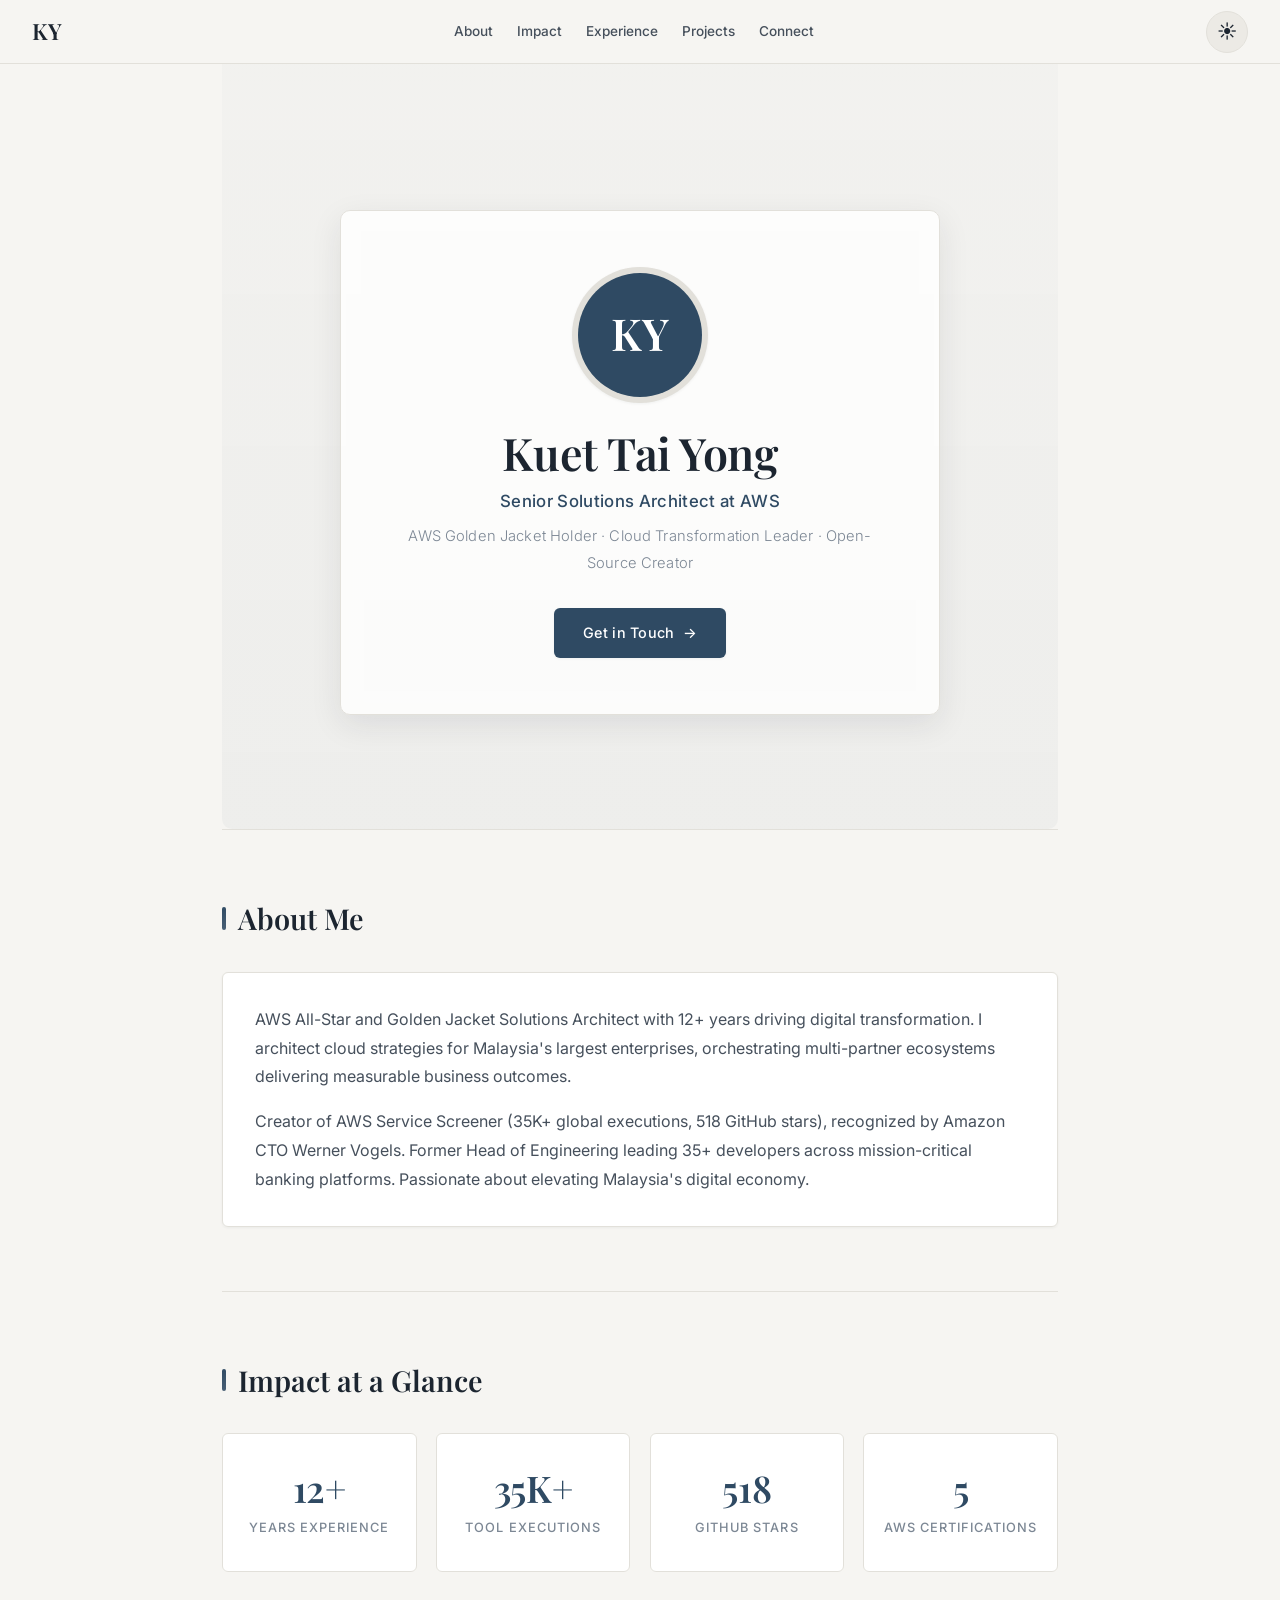
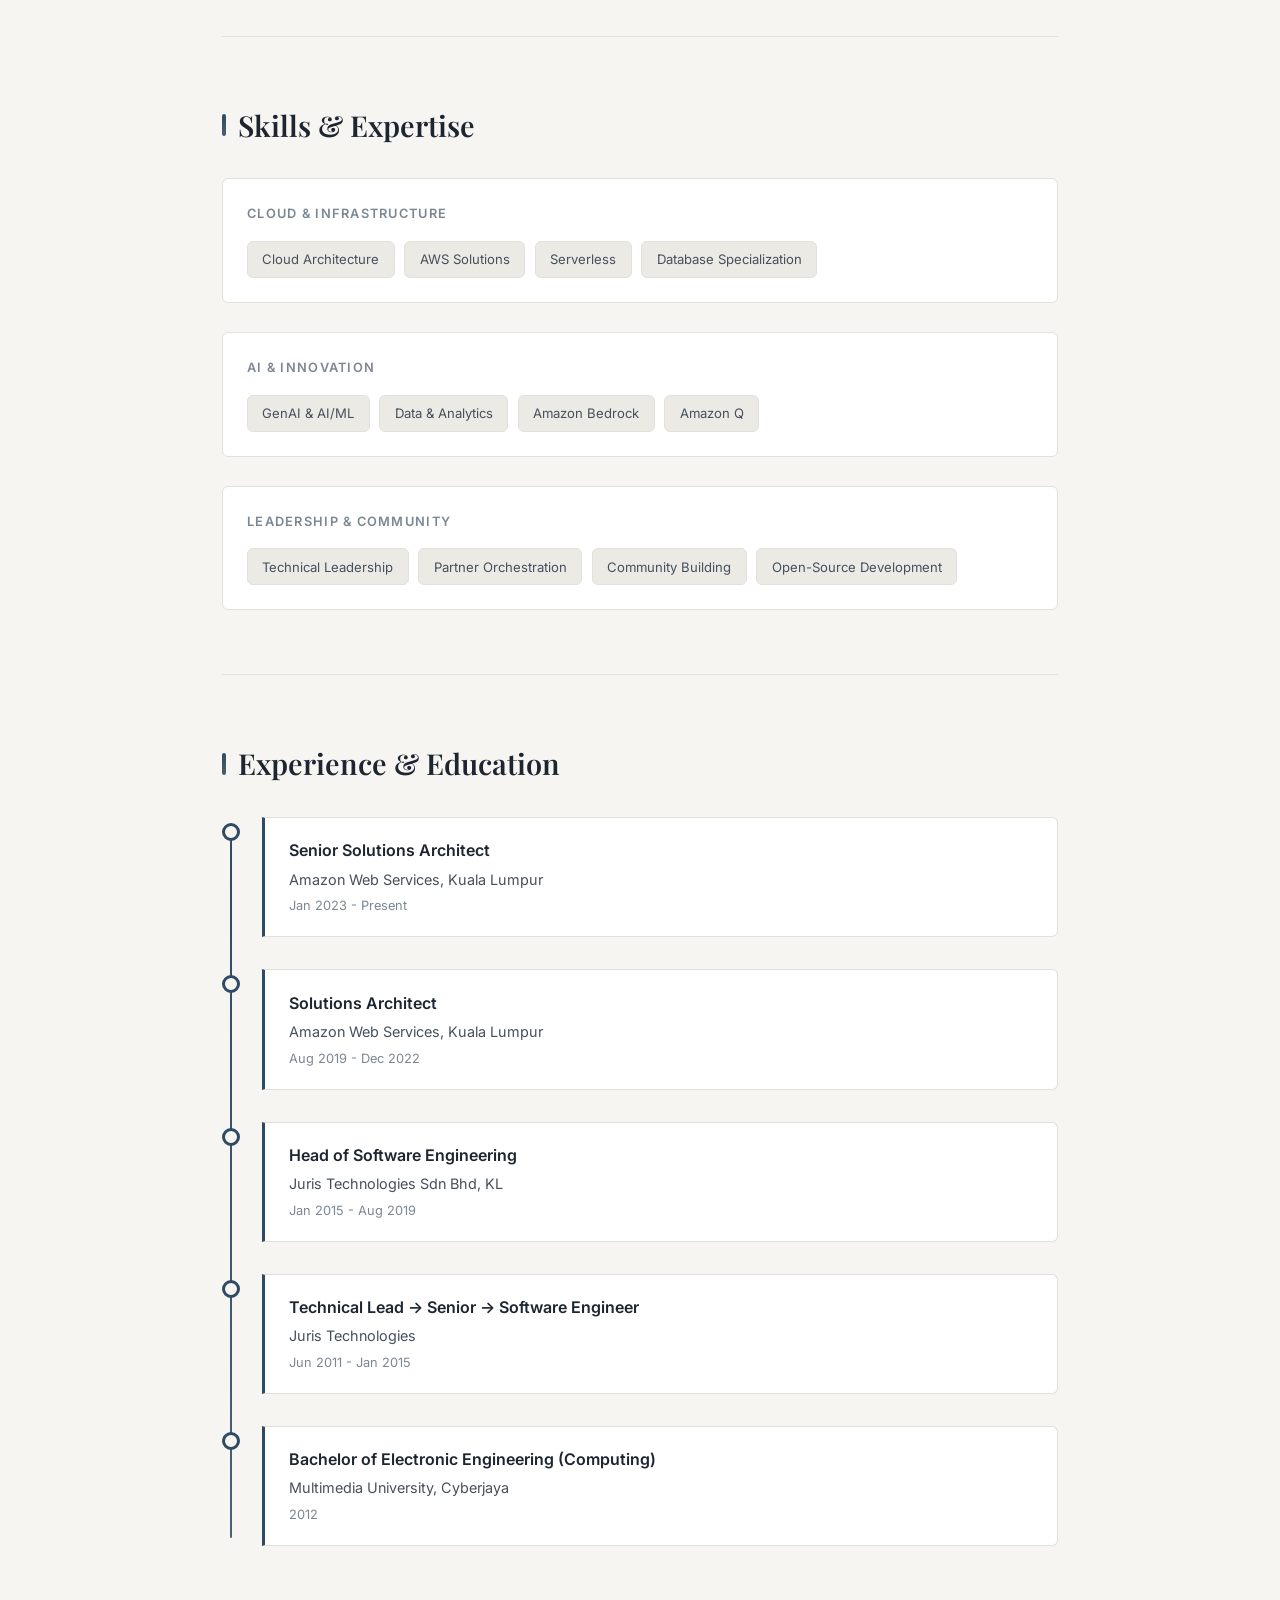
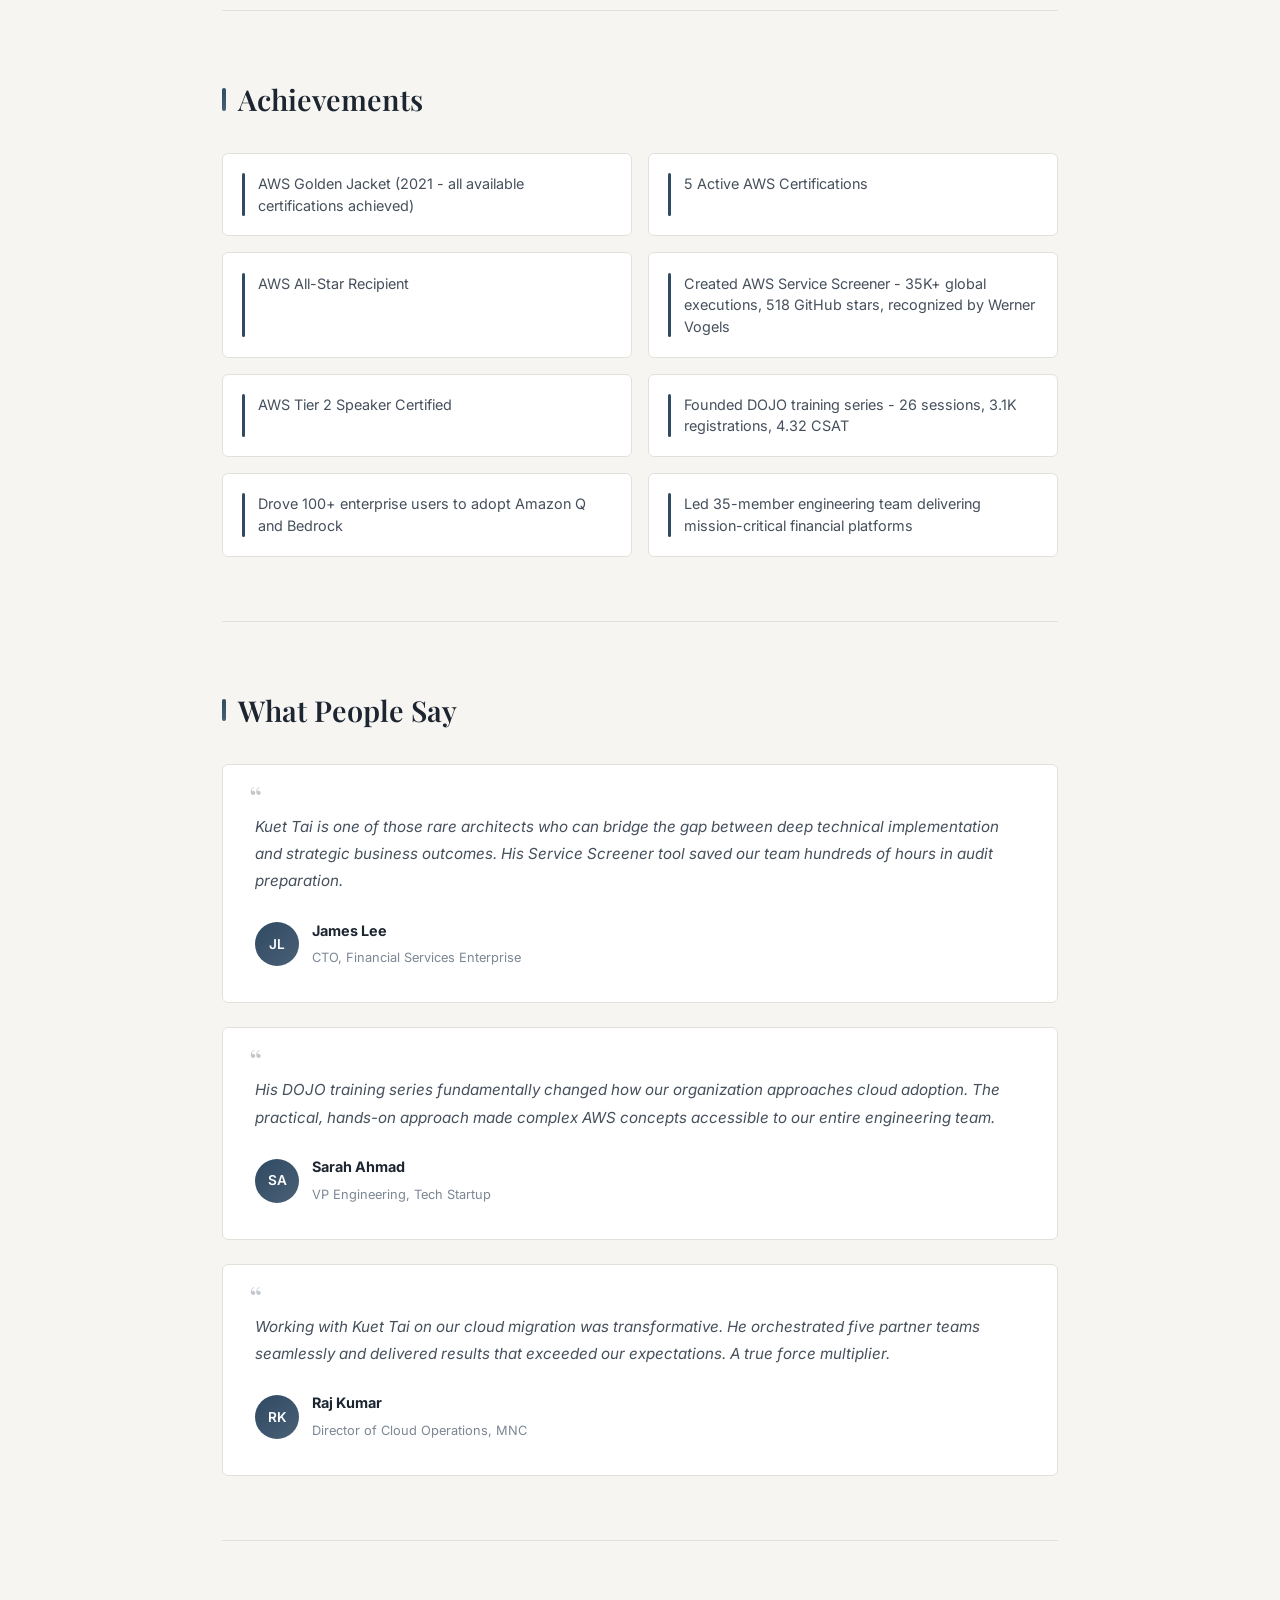
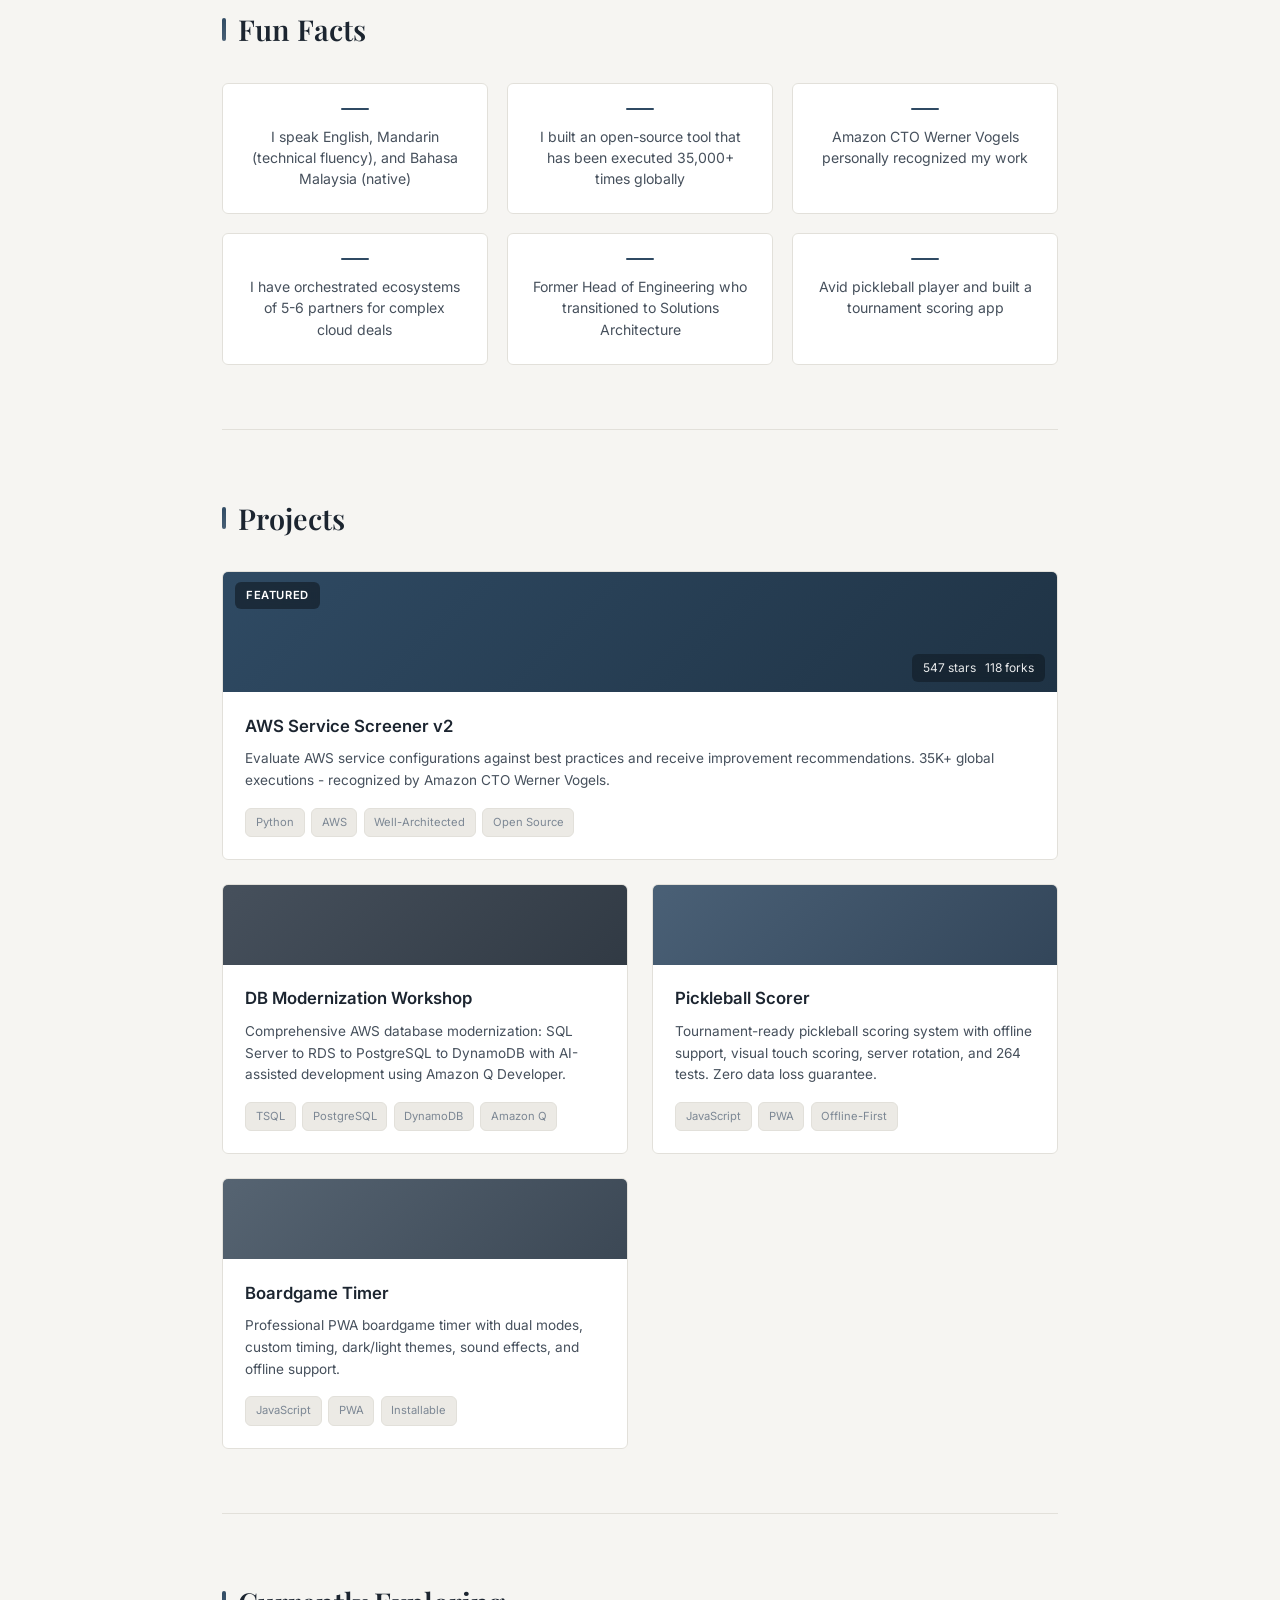
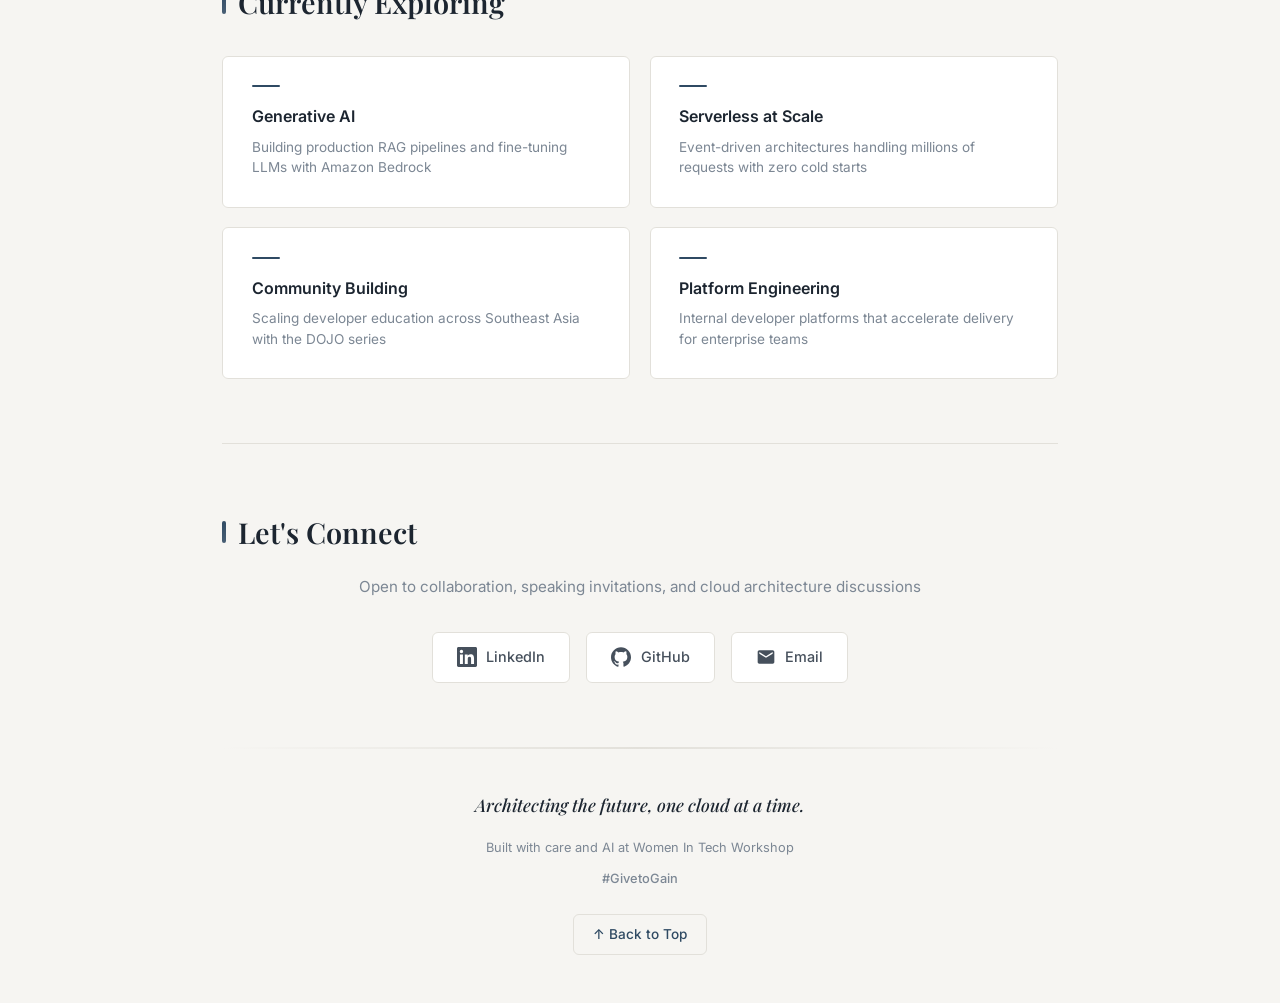
==== commit 72f5b5e6: "refactor: redesign Site1 with restrained executive aesthetic (FEAT-002) Replace the childish/playful" ====
--- a/site1/index.html
+++ b/site1/index.html
@@ -6,12 +6,19 @@
   <title>Kuet Tai Yong — Solutions Architect</title>
   <link rel="stylesheet" href="style.css">
   <link rel="preconnect" href="https://fonts.googleapis.com">
-  <link href="https://fonts.googleapis.com/css2?family=Inter:wght@300;400;500;600;700;800&family=Playfair+Display:wght@400;500;600;700;800&display=swap" rel="stylesheet">
+  <link href="https://fonts.googleapis.com/css2?family=Inter:wght@300;400;500;600&family=Playfair+Display:wght@400;500;600&display=swap" rel="stylesheet">
 </head>
 <body>
 
-  <!-- Dark Mode Toggle (CSS-only checkbox hack) -->
+  <!-- Dark Mode Toggle (CSS-only checkbox hack)
+       STRUCTURAL CONSTRAINT: This checkbox MUST remain a direct sibling of
+       <nav>, <main>, and <footer> for the ~ (general sibling combinator) selectors
+       to work. Wrapping any of these elements in a container div will silently
+       break all dark mode styling with no visual error indication. -->
   <input type="checkbox" id="dark-mode-toggle" class="dark-mode-checkbox" aria-label="Toggle dark mode">
+
+  <!-- Mobile Navigation Toggle (CSS-only checkbox hack, same pattern as dark mode) -->
+  <input type="checkbox" id="nav-toggle" class="nav-toggle-checkbox" aria-label="Toggle navigation menu">
 
   <!-- Sticky Navigation -->
   <nav class="navbar">
@@ -23,11 +30,25 @@
       <a href="#projects">Projects</a>
       <a href="#connect">Connect</a>
     </div>
+    <label for="nav-toggle" class="hamburger-label" aria-label="Toggle navigation menu">
+      <span class="hamburger-bar"></span>
+      <span class="hamburger-bar"></span>
+      <span class="hamburger-bar"></span>
+    </label>
     <label for="dark-mode-toggle" class="dark-mode-label" aria-label="Toggle dark mode">
       <span class="sun-icon">&#9728;</span>
       <span class="moon-icon">&#9790;</span>
     </label>
   </nav>
+
+  <!-- Mobile Navigation Dropdown Panel (revealed when #nav-toggle is checked) -->
+  <div class="mobile-nav-panel">
+    <a href="#about">About</a>
+    <a href="#stats">Impact</a>
+    <a href="#experience">Experience</a>
+    <a href="#projects">Projects</a>
+    <a href="#connect">Connect</a>
+  </div>
 
   <main>
 
@@ -171,35 +192,35 @@
       <h2><span class="section-accent"></span>Achievements</h2>
       <div class="achievements-grid">
         <div class="achievement-card">
-          <span class="achievement-icon">&#127942;</span>
+          <span class="achievement-icon" aria-hidden="true"></span>
           <p>AWS Golden Jacket (2021 - all available certifications achieved)</p>
         </div>
         <div class="achievement-card">
-          <span class="achievement-icon">&#128220;</span>
+          <span class="achievement-icon" aria-hidden="true"></span>
           <p>5 Active AWS Certifications</p>
         </div>
         <div class="achievement-card">
-          <span class="achievement-icon">&#11088;</span>
+          <span class="achievement-icon" aria-hidden="true"></span>
           <p>AWS All-Star Recipient</p>
         </div>
         <div class="achievement-card">
-          <span class="achievement-icon">&#128736;</span>
+          <span class="achievement-icon" aria-hidden="true"></span>
           <p>Created AWS Service Screener - 35K+ global executions, 518 GitHub stars, recognized by Werner Vogels</p>
         </div>
         <div class="achievement-card">
-          <span class="achievement-icon">&#127908;</span>
+          <span class="achievement-icon" aria-hidden="true"></span>
           <p>AWS Tier 2 Speaker Certified</p>
         </div>
         <div class="achievement-card">
-          <span class="achievement-icon">&#128218;</span>
+          <span class="achievement-icon" aria-hidden="true"></span>
           <p>Founded DOJO training series - 26 sessions, 3.1K registrations, 4.32 CSAT</p>
         </div>
         <div class="achievement-card">
-          <span class="achievement-icon">&#129302;</span>
+          <span class="achievement-icon" aria-hidden="true"></span>
           <p>Drove 100+ enterprise users to adopt Amazon Q and Bedrock</p>
         </div>
         <div class="achievement-card">
-          <span class="achievement-icon">&#128101;</span>
+          <span class="achievement-icon" aria-hidden="true"></span>
           <p>Led 35-member engineering team delivering mission-critical financial platforms</p>
         </div>
       </div>
@@ -250,27 +271,27 @@
       <h2><span class="section-accent"></span>Fun Facts</h2>
       <div class="facts-grid">
         <div class="fact-card">
-          <span class="fact-emoji">&#127759;</span>
+          <span class="fact-emoji" aria-hidden="true"></span>
           <p>I speak English, Mandarin (technical fluency), and Bahasa Malaysia (native)</p>
         </div>
         <div class="fact-card">
-          <span class="fact-emoji">&#128640;</span>
+          <span class="fact-emoji" aria-hidden="true"></span>
           <p>I built an open-source tool that has been executed 35,000+ times globally</p>
         </div>
         <div class="fact-card">
-          <span class="fact-emoji">&#11088;</span>
+          <span class="fact-emoji" aria-hidden="true"></span>
           <p>Amazon CTO Werner Vogels personally recognized my work</p>
         </div>
         <div class="fact-card">
-          <span class="fact-emoji">&#129309;</span>
+          <span class="fact-emoji" aria-hidden="true"></span>
           <p>I have orchestrated ecosystems of 5-6 partners for complex cloud deals</p>
         </div>
         <div class="fact-card">
-          <span class="fact-emoji">&#128260;</span>
+          <span class="fact-emoji" aria-hidden="true"></span>
           <p>Former Head of Engineering who transitioned to Solutions Architecture</p>
         </div>
         <div class="fact-card">
-          <span class="fact-emoji">&#127955;</span>
+          <span class="fact-emoji" aria-hidden="true"></span>
           <p>Avid pickleball player and built a tournament scoring app</p>
         </div>
       </div>
@@ -284,7 +305,7 @@
         <a href="https://github.com/aws-samples/service-screener-v2" target="_blank" rel="noopener" class="project-card featured">
           <div class="project-banner gradient-1">
             <span class="project-badge">Featured</span>
-            <span class="project-stats">&#11088; 547 &nbsp; &#127860; 118</span>
+            <span class="project-stats">547 stars &nbsp; 118 forks</span>
           </div>
           <div class="project-body">
             <h3>AWS Service Screener v2</h3>
@@ -336,22 +357,22 @@
       <h2><span class="section-accent"></span>Currently Exploring</h2>
       <div class="learning-grid">
         <div class="learning-card">
-          <span class="learning-icon">&#129302;</span>
+          <span class="learning-icon" aria-hidden="true"></span>
           <h3>Generative AI</h3>
           <p>Building production RAG pipelines and fine-tuning LLMs with Amazon Bedrock</p>
         </div>
         <div class="learning-card">
-          <span class="learning-icon">&#9889;</span>
+          <span class="learning-icon" aria-hidden="true"></span>
           <h3>Serverless at Scale</h3>
           <p>Event-driven architectures handling millions of requests with zero cold starts</p>
         </div>
         <div class="learning-card">
-          <span class="learning-icon">&#127760;</span>
+          <span class="learning-icon" aria-hidden="true"></span>
           <h3>Community Building</h3>
           <p>Scaling developer education across Southeast Asia with the DOJO series</p>
         </div>
         <div class="learning-card">
-          <span class="learning-icon">&#128200;</span>
+          <span class="learning-icon" aria-hidden="true"></span>
           <h3>Platform Engineering</h3>
           <p>Internal developer platforms that accelerate delivery for enterprise teams</p>
         </div>
@@ -385,7 +406,7 @@
     <div class="footer-separator"></div>
     <div class="footer-content">
       <p class="footer-tagline">Architecting the future, one cloud at a time.</p>
-      <p class="footer-meta">Built with &#10024; and AI at Women In Tech Workshop</p>
+      <p class="footer-meta">Built with care and AI at Women In Tech Workshop</p>
       <p class="footer-hashtag">#GivetoGain</p>
       <a href="#hero" class="back-to-top">&uarr; Back to Top</a>
     </div>
--- a/site1/style.css
+++ b/site1/style.css
@@ -3,56 +3,60 @@
    Pure CSS | No JavaScript | Dark Mode Support
    ══════════════════════════════════════════════════ */
 
-/* ── CSS Custom Properties (Light Theme) ── */
+/* ── CSS Custom Properties (Light Theme) ──
+   Restrained editorial/executive palette: a deep slate-ink neutral base with a
+   single disciplined steel-blue accent. No pastel candy tones, no multi-hue
+   gradients. Gradients below are subtle single-hue tonal shifts only. */
 :root {
-  /* Primary palette */
-  --primary: #6C8EBF;
-  --primary-light: #8CAAD4;
-  --primary-dark: #4a6d9c;
-  --primary-glow: rgba(108, 142, 191, 0.4);
-
-  /* Accent colors */
-  --accent: #E8A87C;
-  --accent-light: #F0C4A8;
-  --accent-dark: #D4845A;
-  --secondary: #85CDCA;
-  --secondary-dark: #5FABA8;
+  /* Primary palette (single disciplined steel-blue accent) */
+  --primary: #2f4a63;
+  --primary-light: #56708a;
+  --primary-dark: #1f3345;
+  --primary-glow: rgba(47, 74, 99, 0.18);
+
+  /* Accent colors - kept as aliases of the single accent family so nothing
+     reads as candy-colored. No peach/mint remain. */
+  --accent: #4a6076;
+  --accent-light: #6d8299;
+  --accent-dark: #2f4a63;
+  --secondary: #566472;
+  --secondary-dark: #3c4855;
 
   /* Neutrals */
-  --bg-primary: #fafbfe;
+  --bg-primary: #f6f5f2;
   --bg-secondary: #ffffff;
-  --bg-tertiary: #f0f4f8;
+  --bg-tertiary: #eceae5;
   --bg-card: #ffffff;
-  --bg-glass: rgba(255, 255, 255, 0.75);
-  --bg-nav: rgba(255, 255, 255, 0.85);
+  --bg-glass: rgba(255, 255, 255, 0.82);
+  --bg-nav: rgba(246, 245, 242, 0.88);
 
   /* Text */
-  --text-primary: #1a2332;
-  --text-secondary: #4a5568;
-  --text-muted: #8896a7;
-  --text-accent: #6C8EBF;
-
-  /* Borders & Shadows */
-  --border: #e8edf3;
-  --border-light: #f0f4f8;
-  --shadow-sm: 0 2px 8px rgba(0, 0, 0, 0.04);
-  --shadow-md: 0 8px 24px rgba(0, 0, 0, 0.06);
-  --shadow-lg: 0 16px 48px rgba(0, 0, 0, 0.08);
-  --shadow-glow: 0 0 20px rgba(108, 142, 191, 0.2);
-
-  /* Gradients */
-  --gradient-hero: linear-gradient(135deg, #667eea 0%, #764ba2 100%);
-  --gradient-hero-overlay: linear-gradient(180deg, rgba(102, 126, 234, 0.03) 0%, rgba(118, 75, 162, 0.03) 100%);
-  --gradient-accent: linear-gradient(135deg, #6C8EBF, #85CDCA);
-  --gradient-warm: linear-gradient(135deg, #E8A87C, #6C8EBF);
-  --gradient-separator: linear-gradient(90deg, transparent, var(--primary), transparent);
+  --text-primary: #1c2530;
+  --text-secondary: #46505c;
+  --text-muted: #7c8794;
+  --text-accent: #2f4a63;
+
+  /* Borders & Shadows (soft, flat, no neon glow) */
+  --border: #e2e0da;
+  --border-light: #eceae5;
+  --shadow-sm: 0 1px 3px rgba(28, 37, 48, 0.05);
+  --shadow-md: 0 4px 16px rgba(28, 37, 48, 0.07);
+  --shadow-lg: 0 10px 32px rgba(28, 37, 48, 0.09);
+  --shadow-glow: 0 2px 10px rgba(28, 37, 48, 0.08);
+
+  /* Gradients - restrained single-hue tonal only */
+  --gradient-hero: linear-gradient(135deg, #2f4a63 0%, #1f3345 100%);
+  --gradient-hero-overlay: linear-gradient(180deg, rgba(47, 74, 99, 0.02) 0%, rgba(47, 74, 99, 0.04) 100%);
+  --gradient-accent: linear-gradient(135deg, #2f4a63, #4a6076);
+  --gradient-warm: linear-gradient(135deg, #4a6076, #2f4a63);
+  --gradient-separator: linear-gradient(90deg, transparent, var(--border), transparent);
 
   /* Spacing */
   --nav-height: 64px;
   --section-gap: 4rem;
   --container-max: 900px;
-  --border-radius: 12px;
-  --border-radius-lg: 20px;
+  --border-radius: 6px;
+  --border-radius-lg: 10px;
 
   /* Transitions */
   --transition-fast: 0.2s ease;
@@ -60,27 +64,47 @@
   --transition-slow: 0.5s ease;
 }
 
-/* ── Dark Mode Variables ── */
+/* ── Dark Mode Variables ──
+   STRUCTURAL CONSTRAINT: The #dark-mode-toggle checkbox must remain a direct
+   sibling of .navbar, main, and footer in the DOM. The general sibling combinator (~)
+   only works between siblings. Wrapping any of these in a container <div> will
+   silently break all dark mode overrides below. */
 #dark-mode-toggle:checked ~ .navbar,
 #dark-mode-toggle:checked ~ main,
+#dark-mode-toggle:checked ~ .mobile-nav-panel,
 #dark-mode-toggle:checked ~ footer {
-  --bg-primary: #0f1419;
-  --bg-secondary: #1a2332;
-  --bg-tertiary: #1e2d3d;
-  --bg-card: #1a2332;
-  --bg-glass: rgba(15, 20, 25, 0.85);
-  --bg-nav: rgba(15, 20, 25, 0.9);
-  --text-primary: #e8edf3;
-  --text-secondary: #a8b8cc;
-  --text-muted: #6b7d92;
-  --text-accent: #8CAAD4;
-  --border: #2d3f52;
-  --border-light: #243447;
-  --shadow-sm: 0 2px 8px rgba(0, 0, 0, 0.2);
-  --shadow-md: 0 8px 24px rgba(0, 0, 0, 0.3);
-  --shadow-lg: 0 16px 48px rgba(0, 0, 0, 0.4);
-  --shadow-glow: 0 0 20px rgba(108, 142, 191, 0.3);
-  --gradient-hero-overlay: linear-gradient(180deg, rgba(102, 126, 234, 0.05) 0%, rgba(118, 75, 162, 0.05) 100%);
+  /* Restrained dark palette to match the light editorial theme: deep ink
+     charcoal base with the same single steel-blue accent family. */
+  --primary: #7d97ae;
+  --primary-light: #9cb2c5;
+  --primary-dark: #5d768c;
+  --primary-glow: rgba(125, 151, 174, 0.22);
+  --accent: #8ba1b5;
+  --accent-light: #a6bac9;
+  --accent-dark: #7d97ae;
+  --secondary: #8892a0;
+  --secondary-dark: #a4adba;
+
+  --bg-primary: #14171c;
+  --bg-secondary: #1c2128;
+  --bg-tertiary: #232932;
+  --bg-card: #1c2128;
+  --bg-glass: rgba(20, 23, 28, 0.85);
+  --bg-nav: rgba(20, 23, 28, 0.9);
+  --text-primary: #e6e8eb;
+  --text-secondary: #aab2bd;
+  --text-muted: #7a828d;
+  --text-accent: #9cb2c5;
+  --border: #2d333c;
+  --border-light: #262c34;
+  --shadow-sm: 0 1px 3px rgba(0, 0, 0, 0.3);
+  --shadow-md: 0 4px 16px rgba(0, 0, 0, 0.4);
+  --shadow-lg: 0 10px 32px rgba(0, 0, 0, 0.5);
+  --shadow-glow: 0 2px 10px rgba(0, 0, 0, 0.35);
+  --gradient-hero: linear-gradient(135deg, #232932 0%, #14171c 100%);
+  --gradient-hero-overlay: linear-gradient(180deg, rgba(125, 151, 174, 0.03) 0%, rgba(125, 151, 174, 0.05) 100%);
+  --gradient-accent: linear-gradient(135deg, #5d768c, #7d97ae);
+  --gradient-warm: linear-gradient(135deg, #7d97ae, #5d768c);
 }
 
 /* ── Base Reset ── */
@@ -115,6 +139,15 @@
   pointer-events: none;
 }
 
+/* ── Mobile Navigation Checkbox (Hidden) ── */
+.nav-toggle-checkbox {
+  position: absolute;
+  opacity: 0;
+  width: 0;
+  height: 0;
+  pointer-events: none;
+}
+
 /* ── Dark Mode Toggle Label ── */
 .dark-mode-label {
   display: flex;
@@ -132,8 +165,7 @@
 }
 
 .dark-mode-label:hover {
-  transform: scale(1.1);
-  box-shadow: var(--shadow-glow);
+  border-color: var(--primary);
 }
 
 .sun-icon {
@@ -177,11 +209,11 @@
 
 .nav-brand {
   font-family: 'Playfair Display', serif;
-  font-size: 1.5rem;
-  font-weight: 700;
-  color: var(--primary);
+  font-size: 1.4rem;
+  font-weight: 600;
+  color: var(--text-primary);
   text-decoration: none;
-  letter-spacing: -0.02em;
+  letter-spacing: 0.02em;
 }
 
 .nav-links {
@@ -218,6 +250,89 @@
   width: 100%;
 }
 
+/* ── Hamburger Menu Button (hidden on desktop, shown on mobile) ── */
+.hamburger-label {
+  display: none;
+  flex-direction: column;
+  justify-content: center;
+  align-items: center;
+  gap: 5px;
+  width: 42px;
+  height: 42px;
+  cursor: pointer;
+  border-radius: 8px;
+  transition: background var(--transition-base);
+}
+
+.hamburger-label:hover {
+  background: var(--bg-tertiary);
+}
+
+.hamburger-bar {
+  display: block;
+  width: 20px;
+  height: 2px;
+  background: var(--text-secondary);
+  border-radius: 2px;
+  transition: all var(--transition-base);
+}
+
+/* Hamburger animation when checked */
+#nav-toggle:checked ~ .navbar .hamburger-bar:nth-child(1) {
+  transform: translateY(7px) rotate(45deg);
+}
+
+#nav-toggle:checked ~ .navbar .hamburger-bar:nth-child(2) {
+  opacity: 0;
+}
+
+#nav-toggle:checked ~ .navbar .hamburger-bar:nth-child(3) {
+  transform: translateY(-7px) rotate(-45deg);
+}
+
+/* ── Mobile Navigation Dropdown Panel ── */
+.mobile-nav-panel {
+  position: fixed;
+  top: var(--nav-height);
+  left: 0;
+  right: 0;
+  background: var(--bg-secondary);
+  border-bottom: 1px solid var(--border);
+  box-shadow: var(--shadow-md);
+  padding: 1rem 0;
+  display: none;
+  flex-direction: column;
+  align-items: center;
+  gap: 0.25rem;
+  z-index: 999;
+  transform: translateY(-100%);
+  opacity: 0;
+  transition: transform var(--transition-base), opacity var(--transition-base), background var(--transition-slow), border-color var(--transition-slow);
+}
+
+.mobile-nav-panel a {
+  display: block;
+  width: 100%;
+  text-align: center;
+  padding: 0.75rem 1.5rem;
+  font-size: 0.95rem;
+  font-weight: 500;
+  color: var(--text-secondary);
+  text-decoration: none;
+  transition: color var(--transition-base), background var(--transition-base);
+}
+
+.mobile-nav-panel a:hover {
+  color: var(--primary);
+  background: var(--bg-tertiary);
+}
+
+/* Show mobile nav panel when checkbox is checked (mobile only) */
+#nav-toggle:checked ~ .mobile-nav-panel {
+  transform: translateY(0);
+  opacity: 1;
+}
+
 /* ── Main Container ── */
 main {
   max-width: var(--container-max);
@@ -229,10 +344,10 @@
 /* ── Typography ── */
 h1 {
   font-family: 'Playfair Display', serif;
-  font-size: 3.2rem;
-  font-weight: 800;
-  letter-spacing: -0.03em;
-  line-height: 1.1;
+  font-size: 2.8rem;
+  font-weight: 600;
+  letter-spacing: -0.01em;
+  line-height: 1.15;
   color: var(--text-primary);
 }
 
@@ -288,7 +403,7 @@
 @keyframes fadeInUp {
   from {
     opacity: 0;
-    transform: translateY(30px);
+    transform: translateY(14px);
   }
   to {
     opacity: 1;
@@ -312,29 +427,9 @@
   }
 }
 
-@keyframes pulse {
-  0%, 100% { transform: scale(1); }
-  50% { transform: scale(1.05); }
-}
-
-@keyframes glow {
-  0%, 100% { box-shadow: 0 0 20px rgba(108, 142, 191, 0.3); }
-  50% { box-shadow: 0 0 40px rgba(108, 142, 191, 0.6); }
-}
-
-@keyframes float {
-  0%, 100% { transform: translateY(0); }
-  50% { transform: translateY(-10px); }
-}
-
-@keyframes shimmer {
-  0% { background-position: -200% center; }
-  100% { background-position: 200% center; }
-}
-
 .section {
   opacity: 0;
-  animation: fadeInUp 0.7s ease forwards;
+  animation: fadeInUp 0.6s ease forwards;
 }
 
 .hero { animation-delay: 0s; }
@@ -394,15 +489,14 @@
   position: relative;
   display: inline-block;
   border-radius: 50%;
-  padding: 4px;
-  background: var(--gradient-accent);
-  animation: glow 3s ease-in-out infinite;
+  padding: 3px;
+  background: var(--border);
+  box-shadow: var(--shadow-sm);
 }
 
 .avatar-ring svg {
   display: block;
   border-radius: 50%;
-  animation: float 4s ease-in-out infinite;
 }
 
 .subtitle {
@@ -427,20 +521,22 @@
   align-items: center;
   gap: 0.5rem;
   margin-top: 2rem;
-  padding: 0.85rem 2rem;
-  background: var(--gradient-accent);
-  border-radius: 50px;
-  font-size: 0.95rem;
-  font-weight: 600;
+  padding: 0.8rem 1.8rem;
+  background: var(--primary);
+  border-radius: var(--border-radius);
+  font-size: 0.9rem;
+  font-weight: 500;
+  letter-spacing: 0.02em;
   color: #fff;
   text-decoration: none;
   transition: all var(--transition-base);
-  box-shadow: 0 4px 15px var(--primary-glow);
+  box-shadow: var(--shadow-sm);
 }
 
 .cta:hover {
-  transform: translateY(-3px);
-  box-shadow: 0 8px 25px var(--primary-glow);
+  transform: translateY(-1px);
+  background: var(--primary-dark);
+  box-shadow: var(--shadow-md);
   color: #fff;
 }
 
@@ -501,7 +597,7 @@
 }
 
 .stat-card:hover {
-  transform: translateY(-5px);
+  transform: translateY(-2px);
   box-shadow: var(--shadow-md);
   border-color: var(--primary-light);
 }
@@ -512,11 +608,12 @@
 
 .stat-number {
   display: block;
-  font-size: 2.4rem;
-  font-weight: 800;
+  font-family: 'Playfair Display', serif;
+  font-size: 2.3rem;
+  font-weight: 600;
   color: var(--primary);
   line-height: 1.2;
-  letter-spacing: -0.02em;
+  letter-spacing: -0.01em;
 }
 
 .stat-label {
@@ -564,51 +661,35 @@
 }
 
 .tag {
-  font-size: 0.85rem;
-  padding: 0.5rem 1rem;
+  font-size: 0.82rem;
+  padding: 0.4rem 0.9rem;
   border: 1px solid var(--border);
-  border-radius: 50px;
+  border-radius: var(--border-radius);
   color: var(--text-secondary);
   transition: all var(--transition-base);
   background: var(--bg-tertiary);
 }
 
 .tag:hover {
-  transform: translateY(-2px);
-  box-shadow: var(--shadow-glow);
-}
-
-.tag-primary {
-  border-color: rgba(108, 142, 191, 0.3);
+  border-color: var(--primary-light);
+  color: var(--text-primary);
+}
+
+/* All three tag variants share the single restrained accent family so the
+   skills section reads as cohesive rather than candy-colored. */
+.tag-primary,
+.tag-accent,
+.tag-secondary {
+  border-color: var(--border);
+  color: var(--text-secondary);
+  background: var(--bg-tertiary);
+}
+
+.tag-primary:hover,
+.tag-accent:hover,
+.tag-secondary:hover {
   color: var(--primary);
-  background: rgba(108, 142, 191, 0.08);
-}
-
-.tag-primary:hover {
-  background: rgba(108, 142, 191, 0.15);
-  border-color: var(--primary);
-}
-
-.tag-accent {
-  border-color: rgba(232, 168, 124, 0.3);
-  color: var(--accent-dark);
-  background: rgba(232, 168, 124, 0.08);
-}
-
-.tag-accent:hover {
-  background: rgba(232, 168, 124, 0.15);
-  border-color: var(--accent);
-}
-
-.tag-secondary {
-  border-color: rgba(133, 205, 202, 0.3);
-  color: var(--secondary-dark);
-  background: rgba(133, 205, 202, 0.08);
-}
-
-.tag-secondary:hover {
-  background: rgba(133, 205, 202, 0.15);
-  border-color: var(--secondary);
+  border-color: var(--primary-light);
 }
 
 /* ── Experience Timeline ── */
@@ -652,8 +733,6 @@
 
 .timeline-item:hover .timeline-dot {
   background: var(--primary);
-  box-shadow: 0 0 12px var(--primary-glow);
-  transform: scale(1.2);
 }
 
 .timeline-card {
@@ -708,13 +787,19 @@
 }
 
 .achievement-card:hover {
-  transform: translateY(-3px);
+  transform: translateY(-2px);
   box-shadow: var(--shadow-md);
 }
 
+/* Restrained monochrome mark replacing the former emoji glyph. A short
+   accent-colored vertical rule sets each achievement apart typographically. */
 .achievement-icon {
-  font-size: 1.5rem;
   flex-shrink: 0;
+  width: 3px;
+  align-self: stretch;
+  min-height: 1.5rem;
+  background: var(--primary);
+  border-radius: 2px;
 }
 
 .achievement-card p {
@@ -740,19 +825,19 @@
 }
 
 .testimonial-card:hover {
-  transform: translateY(-4px);
+  transform: translateY(-2px);
   box-shadow: var(--shadow-md);
 }
 
 .testimonial-quote {
   font-family: 'Playfair Display', serif;
-  font-size: 4rem;
+  font-size: 2rem;
   line-height: 1;
-  color: var(--primary-light);
-  opacity: 0.4;
+  color: var(--text-muted);
+  opacity: 0.45;
   position: absolute;
-  top: 0.5rem;
-  left: 1.5rem;
+  top: 1rem;
+  left: 1.6rem;
 }
 
 .testimonial-text {
@@ -812,15 +897,20 @@
 }
 
 .fact-card:hover {
-  transform: translateY(-5px);
+  transform: translateY(-2px);
   box-shadow: var(--shadow-md);
   border-color: var(--primary-light);
 }
 
+/* Restrained monochrome mark replacing the former large emoji. A small centered
+   accent rule keeps the fun-facts cards sober and consistent. */
 .fact-emoji {
   display: block;
-  font-size: 2rem;
-  margin-bottom: 0.8rem;
+  width: 28px;
+  height: 2px;
+  margin: 0 auto 1rem;
+  background: var(--primary);
+  border-radius: 1px;
 }
 
 .fact-card p {
@@ -861,7 +951,7 @@
 }
 
 .project-card:hover {
-  transform: translateY(-6px);
+  transform: translateY(-2px);
   box-shadow: var(--shadow-lg);
   color: inherit;
 }
@@ -893,7 +983,7 @@
   background: rgba(0, 0, 0, 0.4);
   backdrop-filter: blur(4px);
   padding: 0.25rem 0.7rem;
-  border-radius: 20px;
+  border-radius: var(--border-radius);
   text-transform: uppercase;
   letter-spacing: 0.05em;
 }
@@ -907,13 +997,15 @@
   background: rgba(0, 0, 0, 0.3);
   backdrop-filter: blur(4px);
   padding: 0.25rem 0.7rem;
-  border-radius: 20px;
-}
-
-.gradient-1 { background: linear-gradient(135deg, #6C8EBF, #4a6d9c); }
-.gradient-2 { background: linear-gradient(135deg, #7D9B76, #5a7d52); }
-.gradient-3 { background: linear-gradient(135deg, #C4A4A4, #a88585); }
-.gradient-4 { background: linear-gradient(135deg, #B8A9C9, #8e7ba8); }
+  border-radius: var(--border-radius);
+}
+
+/* Restrained single-hue tonal banners - a cohesive slate scale rather than
+   the former blue/green/mauve/lavender candy set. */
+.gradient-1 { background: linear-gradient(135deg, #2f4a63, #1f3345); }
+.gradient-2 { background: linear-gradient(135deg, #46505c, #313a44); }
+.gradient-3 { background: linear-gradient(135deg, #4a6076, #33465a); }
+.gradient-4 { background: linear-gradient(135deg, #566472, #3c4855); }
 
 .project-body {
   padding: 1.2rem 1.4rem 1.4rem;
@@ -943,7 +1035,7 @@
   font-size: 0.7rem;
   padding: 0.25rem 0.6rem;
   border: 1px solid var(--border);
-  border-radius: 20px;
+  border-radius: var(--border-radius);
   color: var(--text-muted);
   background: var(--bg-tertiary);
   transition: all var(--transition-base);
@@ -984,7 +1076,7 @@
 }
 
 .learning-card:hover {
-  transform: translateY(-4px);
+  transform: translateY(-2px);
   box-shadow: var(--shadow-md);
 }
 
@@ -992,10 +1084,14 @@
   transform: scaleX(1);
 }
 
+/* Restrained monochrome mark replacing the former emoji glyph. */
 .learning-icon {
   display: block;
-  font-size: 2rem;
-  margin-bottom: 0.8rem;
+  width: 28px;
+  height: 2px;
+  margin-bottom: 1rem;
+  background: var(--primary);
+  border-radius: 1px;
 }
 
 .learning-card h3 {
@@ -1035,7 +1131,7 @@
   align-items: center;
   gap: 0.6rem;
   padding: 0.75rem 1.5rem;
-  border-radius: 50px;
+  border-radius: var(--border-radius);
   font-size: 0.9rem;
   font-weight: 500;
   text-decoration: none;
@@ -1046,8 +1142,9 @@
 }
 
 .social-btn:hover {
-  transform: translateY(-3px);
-  box-shadow: var(--shadow-md);
+  transform: translateY(-1px);
+  box-shadow: var(--shadow-sm);
+  border-color: var(--primary-light);
 }
 
 .social-btn.linkedin:hover {
@@ -1125,7 +1222,7 @@
   text-decoration: none;
   padding: 0.5rem 1.2rem;
   border: 1px solid var(--border);
-  border-radius: 50px;
+  border-radius: var(--border-radius);
   transition: all var(--transition-base);
 }
 
@@ -1133,7 +1230,39 @@
   background: var(--primary);
   color: #fff;
   border-color: var(--primary);
-  transform: translateY(-2px);
+  transform: translateY(-1px);
+}
+
+/* ══════════════════════════════════════════════════
+   FALLBACKS
+   ══════════════════════════════════════════════════ */
+
+/* ── Backdrop-filter fallback ──
+   On browsers that do not support backdrop-filter (e.g., older Firefox on Linux),
+   the semi-transparent backgrounds would render without blur, making text
+   unreadable over colored content. Provide fully opaque backgrounds instead. */
+@supports not (backdrop-filter: blur(1px)) {
+  .navbar {
+    background: var(--bg-secondary);
+  }
+  .hero-content {
+    background: var(--bg-secondary);
+  }
+  .project-badge,
+  .project-stats {
+    background: rgba(0, 0, 0, 0.7);
+  }
+}
+
+/* ── Animation visibility safety net ──
+   All .section elements start at opacity: 0 and rely on fadeInUp animation to
+   become visible. If CSS animations fail to execute (browser bug, extension
+   interference, or partial stylesheet load), the page would remain invisible.
+   This fallback ensures sections become visible after animations should have
+   completed. The animation fill-mode: forwards guarantees final state of
+   opacity: 1, but we add a redundant declaration for defense in depth. */
+.section {
+  animation-fill-mode: forwards;
 }
 
 /* ══════════════════════════════════════════════════
@@ -1201,6 +1330,16 @@
     display: none;
   }
 
+  /* Show hamburger button on mobile */
+  .hamburger-label {
+    display: flex;
+  }
+
+  /* Enable mobile nav panel display on mobile */
+  .mobile-nav-panel {
+    display: flex;
+  }
+
   .hero {
     min-height: auto;
     padding: 3rem 0 2rem;
@@ -1277,7 +1416,7 @@
   }
 
   .testimonial-quote {
-    font-size: 3rem;
+    font-size: 1.8rem;
   }
 
   footer {
